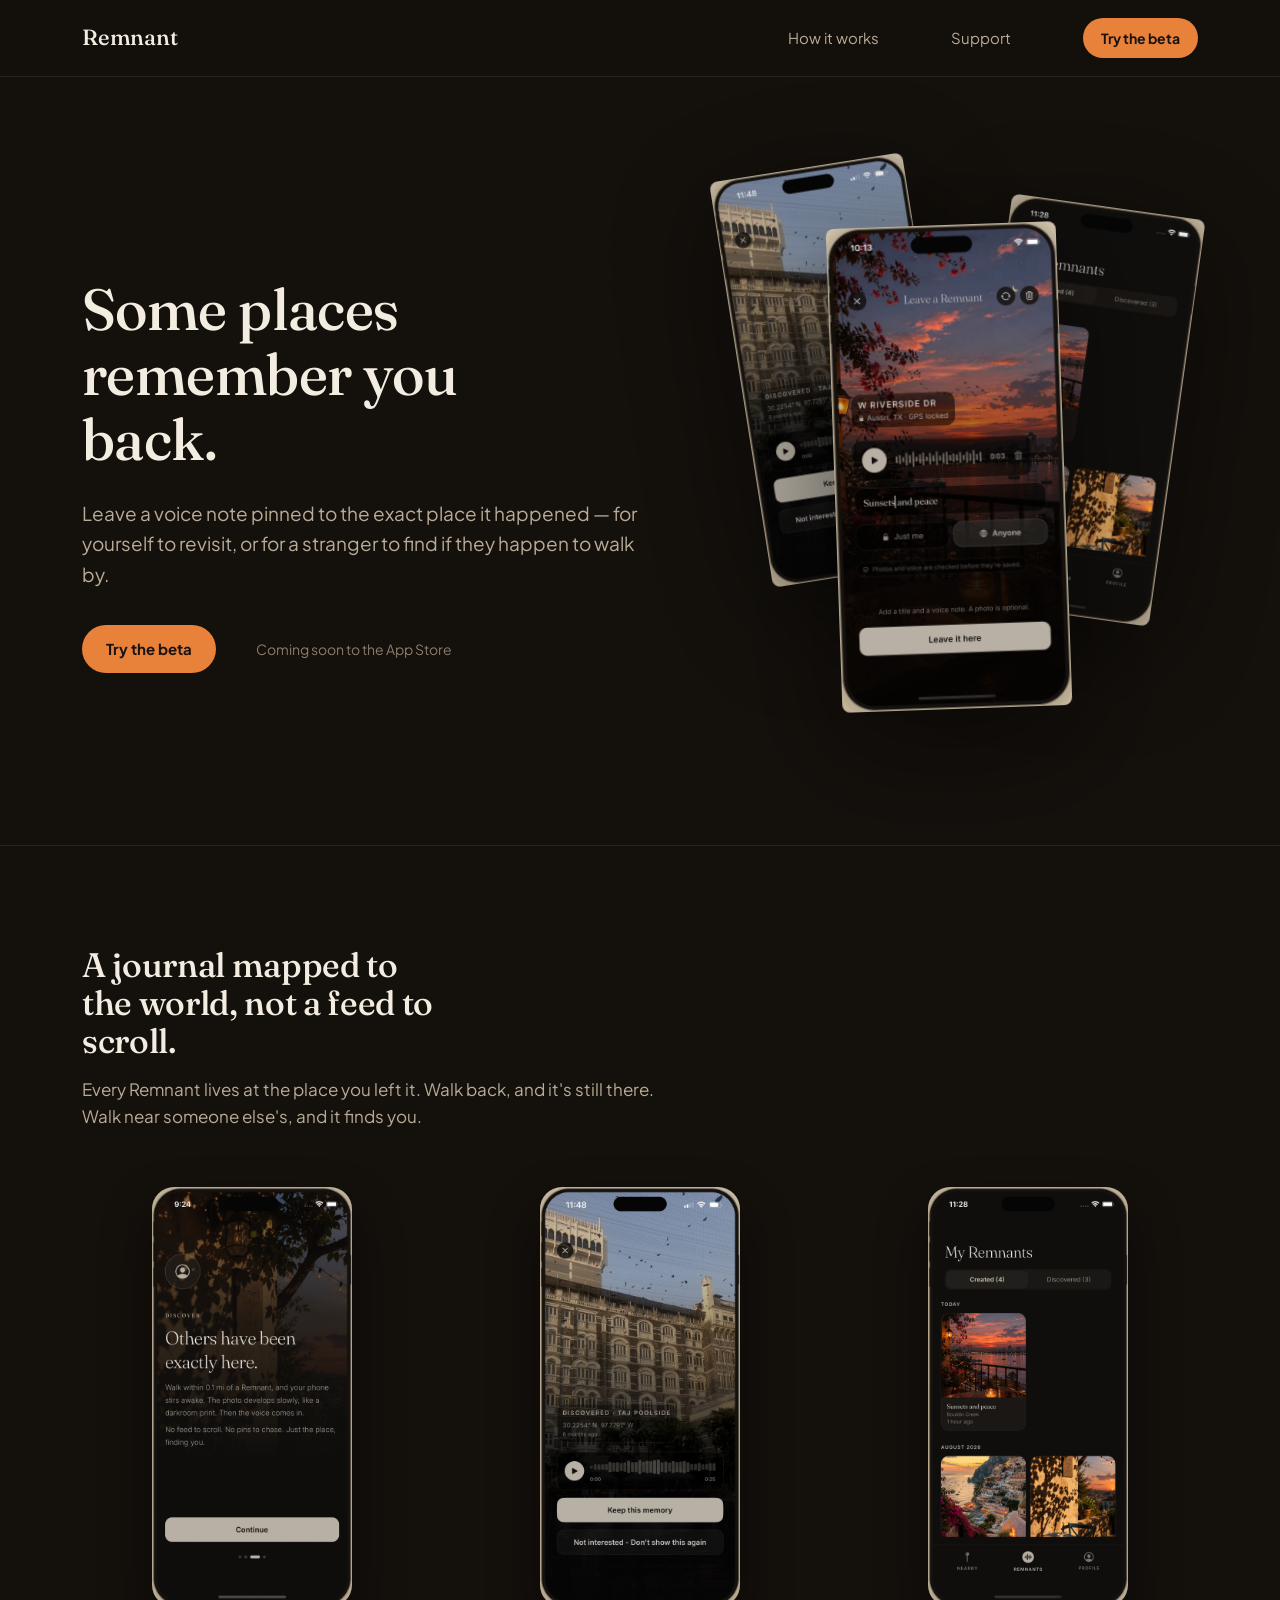
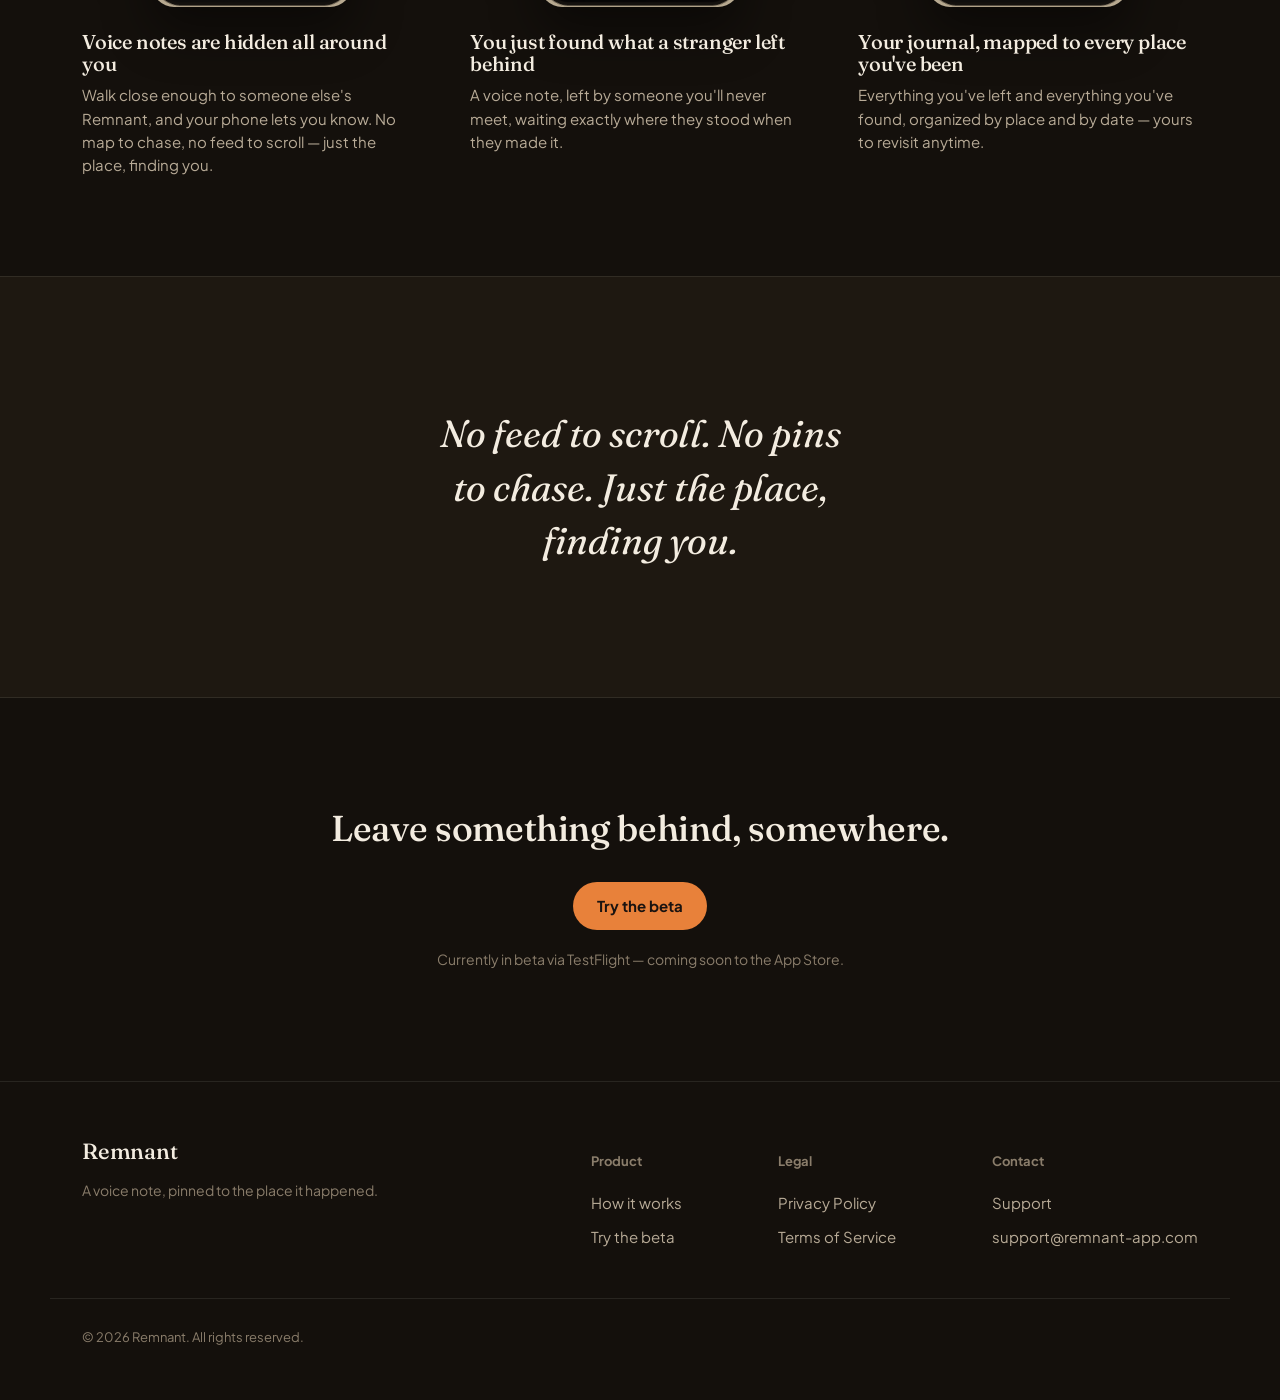
==== index.html @ 3f89c817 "Add Remnant website files and CNAME for remnant-app.com" ====
<!DOCTYPE html>
<html lang="en">
<head>
<meta charset="UTF-8">
<meta name="viewport" content="width=device-width, initial-scale=1.0">
<title>Remnant — Leave a voice note where it happened</title>
<meta name="description" content="Remnant lets you record a voice note and pin it to the exact place it happened. Leave it for yourself, or for a stranger to find. No feed to scroll, no pins to chase — just the place, finding you.">
<link rel="canonical" href="https://remnant-app.com/">
<meta property="og:type" content="website">
<meta property="og:title" content="Remnant — Leave a voice note where it happened">
<meta property="og:description" content="Record a voice note, pin it to a place, and leave it for yourself or someone to find.">
<meta property="og:url" content="https://remnant-app.com/">
<meta property="og:image" content="https://remnant-app.com/assets/hero-compose.png">
<meta name="twitter:card" content="summary_large_image">
<meta name="theme-color" content="#14100c">
<link rel="icon" href="/assets/favicon-32.png" sizes="32x32">
<link rel="apple-touch-icon" href="/assets/favicon.png">
<link rel="preconnect" href="https://fonts.googleapis.com">
<link rel="preconnect" href="https://fonts.gstatic.com" crossorigin>
<link href="https://fonts.googleapis.com/css2?family=Fraunces:ital,opsz,wght@0,9..144,400;0,9..144,500;0,9..144,600;1,9..144,400&family=Plus+Jakarta+Sans:wght@400;500;700;800&display=swap" rel="stylesheet">
<link rel="stylesheet" href="/styles.css">
<script type="application/ld+json">
{
  "@context": "https://schema.org",
  "@type": "MobileApplication",
  "name": "Remnant",
  "operatingSystem": "iOS",
  "applicationCategory": "LifestyleApplication",
  "description": "Record a voice note and pin it to the exact place it happened. Leave it for yourself, or for someone to find.",
  "url": "https://remnant-app.com/",
  "offers": { "@type": "Offer", "price": "0", "priceCurrency": "USD" }
}
</script>
</head>
<body>

<nav class="nav">
  <div class="wrap">
    <a href="/" class="nav-logo">Remnant</a>
    <div class="nav-links">
      <a href="#how">How it works</a>
      <a href="/support.html">Support</a>
      <a href="#" class="btn btn-primary btn-sm" id="beta-link-1">Try the beta</a>
    </div>
  </div>
</nav>

<section class="hero">
  <div class="wrap">
    <div class="hero-copy">
      <h1>Some places remember you back.</h1>
      <p>Leave a voice note pinned to the exact place it happened — for yourself to revisit, or for a stranger to find if they happen to walk by.</p>
      <div class="hero-actions">
        <a href="#" class="btn btn-primary" id="beta-link-2">Try the beta</a>
        <span class="appstore-note">Coming soon to the App Store</span>
      </div>
    </div>
    <div class="hero-visual">
      <img src="assets/hero-compose.png" alt="Remnant app screen showing a voice note being recorded and pinned to a location in Austin, Texas" class="phone-a" width="1040" height="2188">
      <img src="assets/step-found.png" alt="A discovered Remnant with a Keep this memory button" class="phone-b" width="1040" height="2188">
      <img src="assets/step-journal.png" alt="My Remnants screen showing a journal of created and discovered voice notes" class="phone-c" width="1040" height="2188">
    </div>
  </div>
</section>

<section class="how" id="how">
  <div class="wrap">
    <h2>A journal mapped to the world, not a feed to scroll.</h2>
    <p>Every Remnant lives at the place you left it. Walk back, and it's still there. Walk near someone else's, and it finds you.</p>
    <div class="how-grid">
      <div class="how-item">
        <img src="assets/step-discover.png" alt="Onboarding screen reading 'Others have been exactly here'" width="1040" height="2188" loading="lazy">
        <h3>Voice notes are hidden all around you</h3>
        <p>Walk close enough to someone else's Remnant, and your phone lets you know. No map to chase, no feed to scroll — just the place, finding you.</p>
      </div>
      <div class="how-item">
        <img src="assets/step-found.png" alt="A discovered Remnant with a Keep this memory button" width="1040" height="2188" loading="lazy">
        <h3>You just found what a stranger left behind</h3>
        <p>A voice note, left by someone you'll never meet, waiting exactly where they stood when they made it.</p>
      </div>
      <div class="how-item">
        <img src="assets/step-journal.png" alt="My Remnants screen showing a journal of created and discovered voice notes" width="1040" height="2188" loading="lazy">
        <h3>Your journal, mapped to every place you've been</h3>
        <p>Everything you've left and everything you've found, organized by place and by date — yours to revisit anytime.</p>
      </div>
    </div>
  </div>
</section>

<section class="mood">
  <div class="wrap">
    <blockquote>No feed to scroll. No pins to chase. Just the place, finding you.</blockquote>
  </div>
</section>

<section class="cta-final">
  <div class="wrap">
    <h2>Leave something behind, somewhere.</h2>
    <a href="#" class="btn btn-primary" id="beta-link-3">Try the beta</a>
    <span class="appstore-note">Currently in beta via TestFlight — coming soon to the App Store.</span>
  </div>
</section>

<footer>
  <div class="wrap">
    <div class="footer-brand">
      <a href="/" class="nav-logo">Remnant</a>
      <p>A voice note, pinned to the place it happened.</p>
    </div>
    <div class="footer-links">
      <div class="footer-col">
        <h4>Product</h4>
        <a href="#how">How it works</a>
        <a href="#" id="beta-link-4">Try the beta</a>
      </div>
      <div class="footer-col">
        <h4>Legal</h4>
        <a href="/privacy.html">Privacy Policy</a>
        <a href="/terms.html">Terms of Service</a>
      </div>
      <div class="footer-col">
        <h4>Contact</h4>
        <a href="/support.html">Support</a>
        <a href="mailto:support@remnant-app.com">support@remnant-app.com</a>
      </div>
    </div>
  </div>
  <div class="wrap footer-bottom">
    &copy; 2026 Remnant. All rights reserved.
  </div>
</footer>

<script>
  // TODO: replace with the real TestFlight public link
  const testflightURL = "https://testflight.apple.com/join/J72qJNYd";
  document.querySelectorAll('#beta-link-1,#beta-link-2,#beta-link-3,#beta-link-4')
    .forEach(el => el.href = testflightURL);
</script>

</body>
</html>
---- styles.css ----
:root {
  --ink: #14100c;
  --surface: #1e1811;
  --surface2: #271f17;
  --cream: #f3ece0;
  --cream-dim: #b8ab97;
  --cream-faint: #8a7d6b;
  --ember: #e8813a;
  --ember-dim: #b8632a;
  --rose: #b97c6b;
  --line: rgba(243, 236, 224, 0.09);
  --line-strong: rgba(243, 236, 224, 0.16);
}

* { box-sizing: border-box; }

html { scroll-behavior: smooth; }

body {
  margin: 0;
  background: var(--ink);
  color: var(--cream);
  font-family: 'Plus Jakarta Sans', -apple-system, sans-serif;
  font-size: 17px;
  line-height: 1.6;
  -webkit-font-smoothing: antialiased;
}

h1, h2, h3, .display {
  font-family: 'Fraunces', serif;
  font-weight: 500;
  line-height: 1.12;
  letter-spacing: -0.01em;
  margin: 0;
  color: var(--cream);
}

p { margin: 0; }

a { color: inherit; text-decoration: none; }

img { max-width: 100%; display: block; }

:focus-visible {
  outline: 2px solid var(--ember);
  outline-offset: 3px;
}

.wrap {
  max-width: 1180px;
  margin: 0 auto;
  padding: 0 32px;
}

/* ---------- Nav ---------- */
.nav {
  position: sticky;
  top: 0;
  z-index: 20;
  background: rgba(20, 16, 12, 0.86);
  backdrop-filter: blur(14px);
  border-bottom: 1px solid var(--line);
}
.nav .wrap {
  display: flex;
  align-items: center;
  justify-content: space-between;
  height: 76px;
}
.nav-logo {
  font-family: 'Fraunces', serif;
  font-size: 22px;
  font-weight: 500;
  letter-spacing: -0.01em;
}
.nav-links {
  display: flex;
  align-items: center;
  gap: 36px;
  font-size: 15px;
  color: var(--cream-dim);
}
.nav-links > a:not(.btn) { margin-right: 36px; }
.nav-links > a:last-child { margin-right: 0; }
.nav-links a:hover { color: var(--cream); }
.btn {
  display: inline-flex;
  align-items: center;
  gap: 8px;
  padding: 12px 24px;
  border-radius: 100px;
  font-size: 15px;
  font-weight: 700;
  border: none;
  cursor: pointer;
  white-space: nowrap;
}
.btn-primary {
  background: var(--ember);
  color: #1a1310;
}
.btn-primary:hover { background: #f0904f; }
.btn-ghost {
  background: transparent;
  color: var(--cream-dim);
  border: 1px solid var(--line-strong);
}
.btn-ghost:hover { color: var(--cream); border-color: var(--cream-dim); }
.btn-sm { padding: 9px 18px; font-size: 14px; }

/* ---------- Hero ---------- */
.hero {
  padding: 88px 0 60px;
  overflow: hidden;
}
.hero .wrap {
  display: grid;
  grid-template-columns: 1fr 0.86fr;
  gap: 40px;
  align-items: center;
}
.hero-copy h1 {
  font-size: 58px;
  max-width: 11ch;
}
.hero-copy p {
  margin-top: 26px;
  font-size: 19px;
  color: var(--cream-dim);
  max-width: 46ch;
  line-height: 1.6;
}
.hero-actions {
  margin-top: 36px;
  display: flex;
  align-items: center;
  gap: 20px;
  flex-wrap: wrap;
}
.hero-actions > .btn { margin-right: 20px; }
.hero-actions > .appstore-note { margin-right: 0; }
.appstore-note {
  font-size: 14px;
  color: var(--cream-faint);
}
.hero-visual {
  position: relative;
  display: flex;
  justify-content: center;
  align-items: flex-start;
  min-height: 620px;
}
.hero-visual img {
  position: absolute;
  max-width: 230px;
  width: auto;
  height: auto;
  max-height: 500px;
  border-radius: 8px;
  filter: drop-shadow(0 30px 55px rgba(0,0,0,0.5));
}
.hero-visual .phone-a {
  z-index: 3;
  left: 50%;
  top: 60px;
  transform: translateX(-50%) rotate(-2deg);
}
.hero-visual .phone-b {
  z-index: 2;
  left: 8%;
  top: 0;
  max-width: 195px;
  transform: rotate(-9deg);
  opacity: 0.92;
}
.hero-visual .phone-c {
  z-index: 2;
  right: 4%;
  top: 40px;
  max-width: 195px;
  transform: rotate(8deg);
  opacity: 0.92;
}

/* ---------- How it works ---------- */
.how {
  padding: 100px 0;
  border-top: 1px solid var(--line);
}
.how h2 {
  font-size: 34px;
  max-width: 16ch;
}
.how > .wrap > p {
  margin-top: 16px;
  color: var(--cream-dim);
  font-size: 17px;
  max-width: 50ch;
}
.how-grid {
  margin-top: 56px;
  display: grid;
  grid-template-columns: repeat(3, 1fr);
  gap: 48px;
}
.how-item img {
  width: auto;
  max-width: 100%;
  max-height: 420px;
  margin: 0 auto;
  border-radius: 22px;
  box-shadow: 0 24px 50px rgba(0,0,0,0.45);
}
.how-item h3 {
  font-size: 20px;
  margin-top: 24px;
  font-weight: 500;
}
.how-item p {
  margin-top: 8px;
  color: var(--cream-dim);
  font-size: 15px;
  line-height: 1.55;
}

/* ---------- Mood quote ---------- */
.mood {
  padding: 130px 0;
  text-align: center;
  background: var(--surface);
  border-top: 1px solid var(--line);
  border-bottom: 1px solid var(--line);
}
.mood blockquote {
  font-family: 'Fraunces', serif;
  font-weight: 400;
  font-style: italic;
  font-size: 38px;
  line-height: 1.4;
  max-width: 18ch;
  margin: 0 auto;
  color: var(--cream);
}

/* ---------- Final CTA ---------- */
.cta-final {
  padding: 110px 0;
  text-align: center;
}
.cta-final h2 { font-size: 36px; }
.cta-final .btn { margin-top: 34px; }
.cta-final .appstore-note { margin-top: 18px; display: block; }

/* ---------- Footer ---------- */
footer {
  border-top: 1px solid var(--line);
  padding: 52px 0;
}
footer .wrap {
  display: flex;
  justify-content: space-between;
  align-items: flex-start;
  flex-wrap: wrap;
  gap: 32px;
}
.footer-brand .nav-logo { display: block; }
.footer-brand p {
  margin-top: 10px;
  color: var(--cream-faint);
  font-size: 14px;
  max-width: 32ch;
}
.footer-links {
  display: flex;
  gap: 48px;
  flex-wrap: wrap;
}
.footer-links > .footer-col { margin-right: 48px; }
.footer-links > .footer-col:last-child { margin-right: 0; }
.footer-col h4 {
  font-size: 13px;
  color: var(--cream-faint);
  font-weight: 700;
  margin-bottom: 14px;
}
.footer-col a {
  display: block;
  color: var(--cream-dim);
  font-size: 15px;
  padding: 5px 0;
}
.footer-col a:hover { color: var(--cream); }
.footer-bottom {
  margin-top: 44px;
  padding-top: 28px;
  border-top: 1px solid var(--line);
  font-size: 13px;
  color: var(--cream-faint);
}

/* ---------- Legal pages ---------- */
.legal {
  padding: 72px 0 120px;
}
.legal-header {
  max-width: 70ch;
  margin: 0 auto 56px;
}
.legal-header h1 { font-size: 42px; }
.legal-header .updated {
  margin-top: 12px;
  color: var(--cream-faint);
  font-size: 14px;
}
.legal-body {
  max-width: 70ch;
  margin: 0 auto;
}
.legal-body h2 {
  font-size: 23px;
  margin-top: 48px;
  margin-bottom: 16px;
  font-weight: 500;
}
.legal-body h2:first-child { margin-top: 0; }
.legal-body p {
  color: var(--cream-dim);
  margin-bottom: 16px;
  font-size: 16px;
}
.legal-body ul {
  color: var(--cream-dim);
  padding-left: 22px;
  margin-bottom: 16px;
}
.legal-body li { margin-bottom: 8px; }
.legal-body a { color: var(--ember); text-decoration: underline; text-underline-offset: 3px; }
.legal-body strong { color: var(--cream); }

/* ---------- Support page ---------- */
.support {
  padding: 110px 0 140px;
  text-align: center;
}
.support h1 { font-size: 44px; max-width: 16ch; margin: 0 auto; }
.support p {
  margin-top: 20px;
  color: var(--cream-dim);
  font-size: 18px;
  max-width: 46ch;
  margin-left: auto;
  margin-right: auto;
}
.support .btn { margin-top: 32px; }
.support-links {
  margin-top: 56px;
  display: flex;
  justify-content: center;
  gap: 32px;
  font-size: 15px;
  color: var(--cream-dim);
}
.support-links > a { margin-right: 32px; }
.support-links > a:last-child { margin-right: 0; }

/* ---------- Responsive ---------- */
@media (max-width: 880px) {
  .nav-links > a:not(.btn) { display: none; }
  .hero .wrap { grid-template-columns: 1fr; }
  .hero-visual { order: -1; margin-bottom: 12px; min-height: 460px; }
  .hero-visual .phone-a { max-width: 190px; top: 40px; }
  .hero-visual .phone-b, .hero-visual .phone-c { max-width: 150px; }
  .hero-visual .phone-b { left: 4%; }
  .hero-visual .phone-c { right: 2%; }
  .hero-copy h1 { font-size: 42px; max-width: none; }
  .how-grid { grid-template-columns: 1fr; gap: 56px; }
  .mood blockquote { font-size: 28px; }
  footer .wrap { flex-direction: column; }
}

@media (prefers-reduced-motion: reduce) {
  html { scroll-behavior: auto; }
}
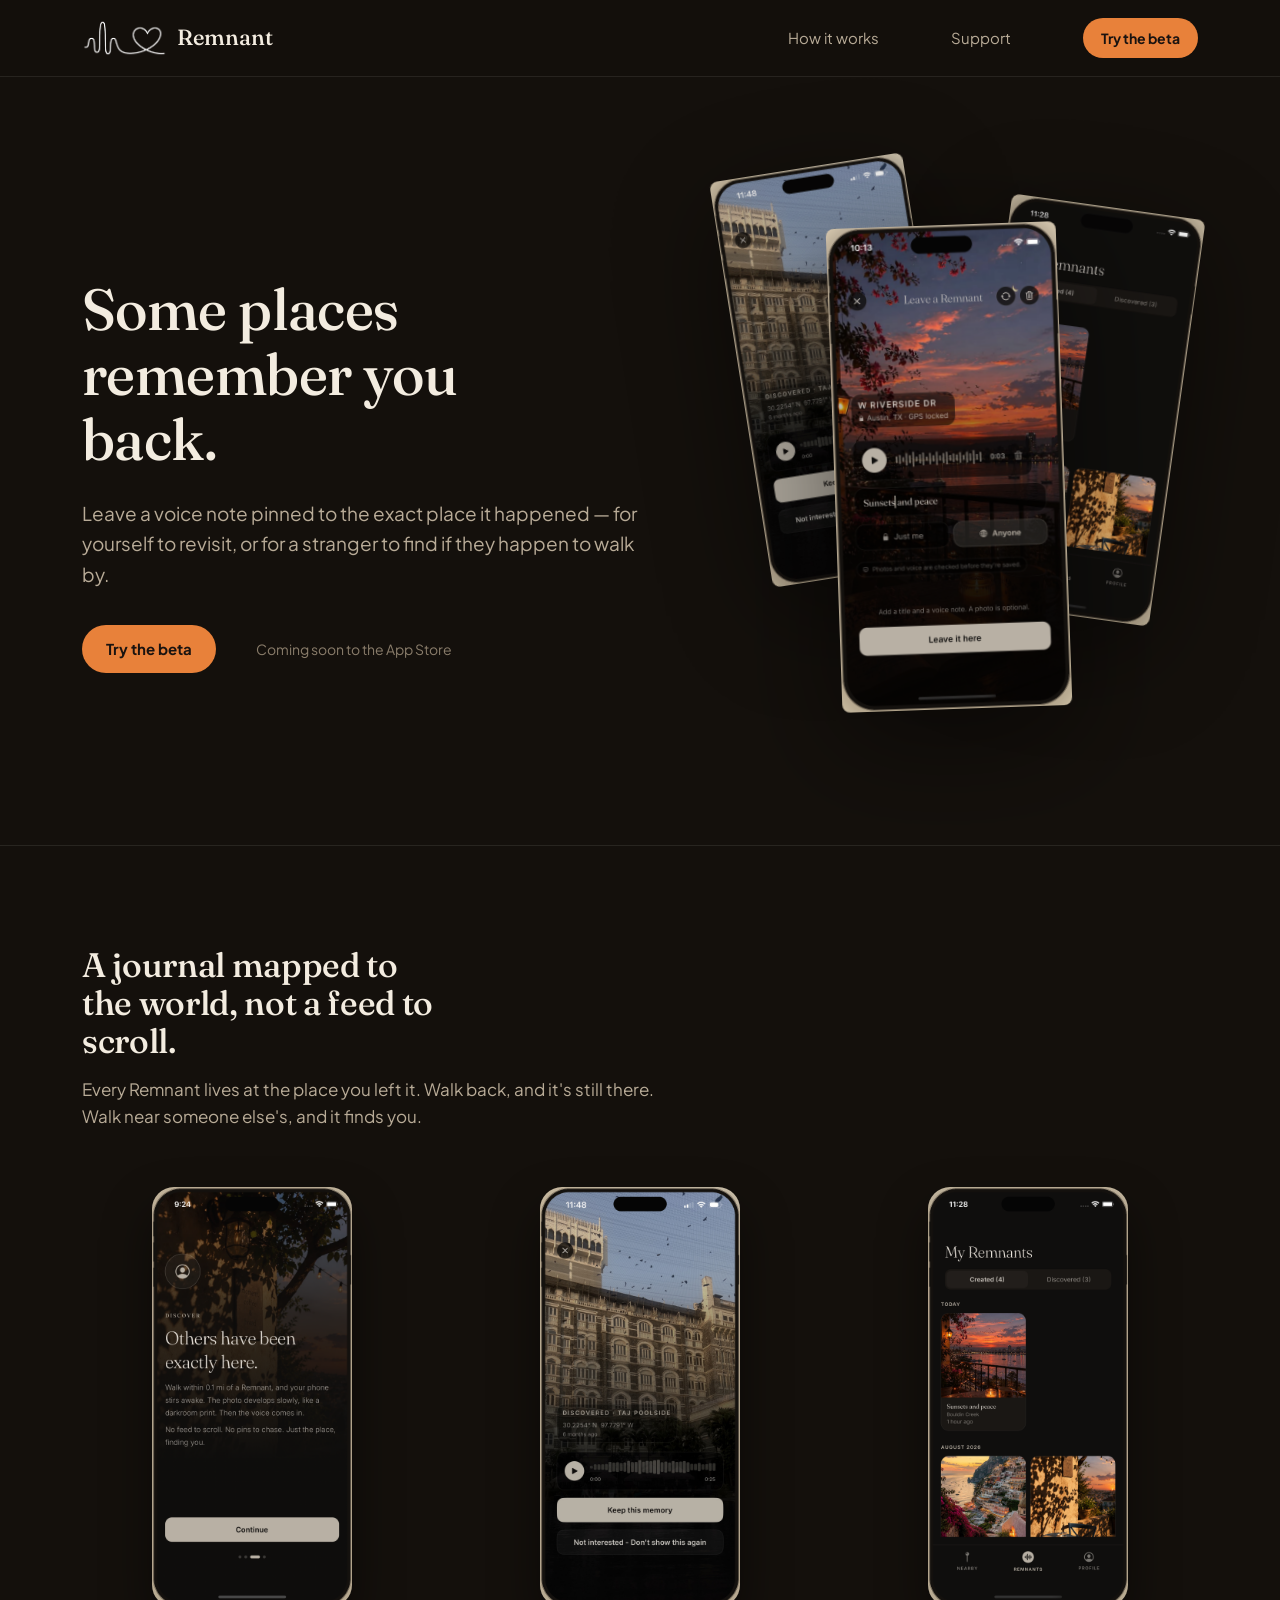
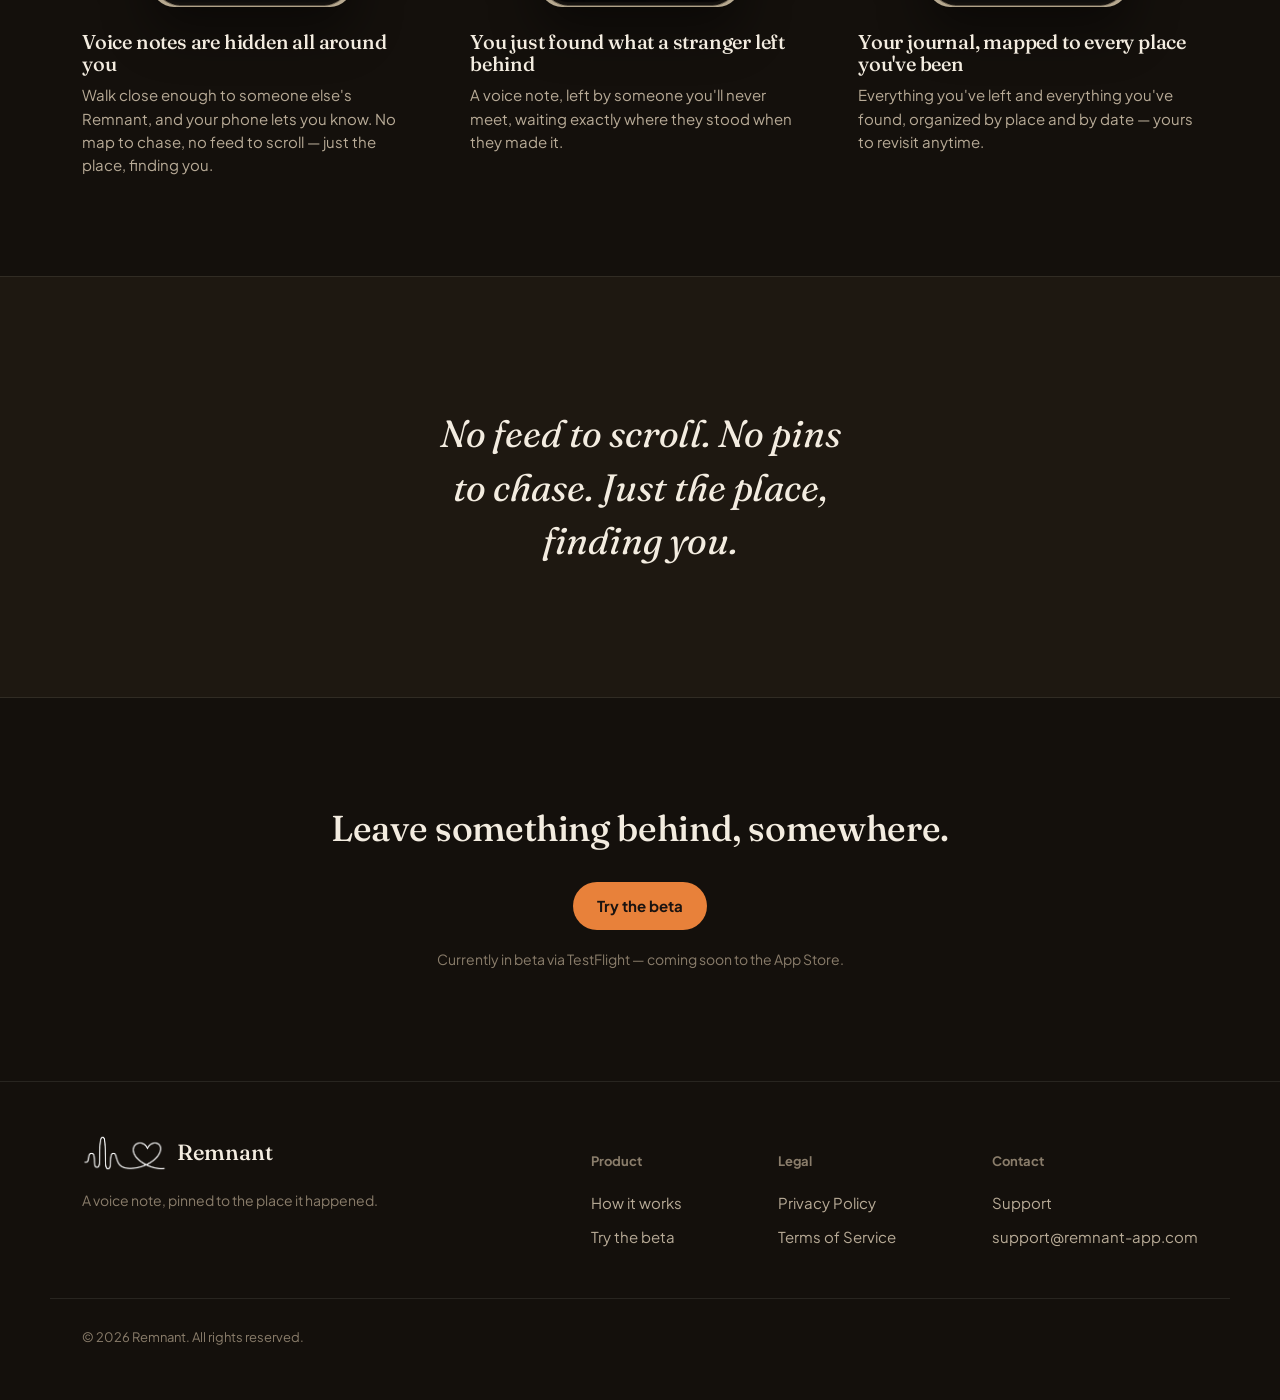
==== commit 8e37ea9c: "Add logo, update styles and favicon" ====
--- a/index.html
+++ b/index.html
@@ -36,10 +36,10 @@
 
 <nav class="nav">
   <div class="wrap">
-    <a href="/" class="nav-logo">Remnant</a>
+    <a href="/" class="nav-logo"><img src="/assets/logo.png" alt="" class="logo-mark">Remnant</a>
     <div class="nav-links">
       <a href="#how">How it works</a>
-      <a href="/support.html">Support</a>
+      <a href="/support">Support</a>
       <a href="#" class="btn btn-primary btn-sm" id="beta-link-1">Try the beta</a>
     </div>
   </div>
@@ -104,7 +104,7 @@
 <footer>
   <div class="wrap">
     <div class="footer-brand">
-      <a href="/" class="nav-logo">Remnant</a>
+      <a href="/" class="nav-logo"><img src="/assets/logo.png" alt="" class="logo-mark">Remnant</a>
       <p>A voice note, pinned to the place it happened.</p>
     </div>
     <div class="footer-links">
@@ -115,12 +115,12 @@
       </div>
       <div class="footer-col">
         <h4>Legal</h4>
-        <a href="/privacy.html">Privacy Policy</a>
-        <a href="/terms.html">Terms of Service</a>
+        <a href="/privacy">Privacy Policy</a>
+        <a href="/terms">Terms of Service</a>
       </div>
       <div class="footer-col">
         <h4>Contact</h4>
-        <a href="/support.html">Support</a>
+        <a href="/support">Support</a>
         <a href="mailto:support@remnant-app.com">support@remnant-app.com</a>
       </div>
     </div>
--- a/styles.css
+++ b/styles.css
@@ -72,6 +72,14 @@
   font-size: 22px;
   font-weight: 500;
   letter-spacing: -0.01em;
+  display: inline-flex;
+  align-items: center;
+  gap: 10px;
+}
+.logo-mark {
+  height: 38px;
+  width: auto;
+  display: block;
 }
 .nav-links {
   display: flex;
@@ -263,7 +271,7 @@
   flex-wrap: wrap;
   gap: 32px;
 }
-.footer-brand .nav-logo { display: block; }
+.footer-brand .nav-logo { display: inline-flex; }
 .footer-brand p {
   margin-top: 10px;
   color: var(--cream-faint);
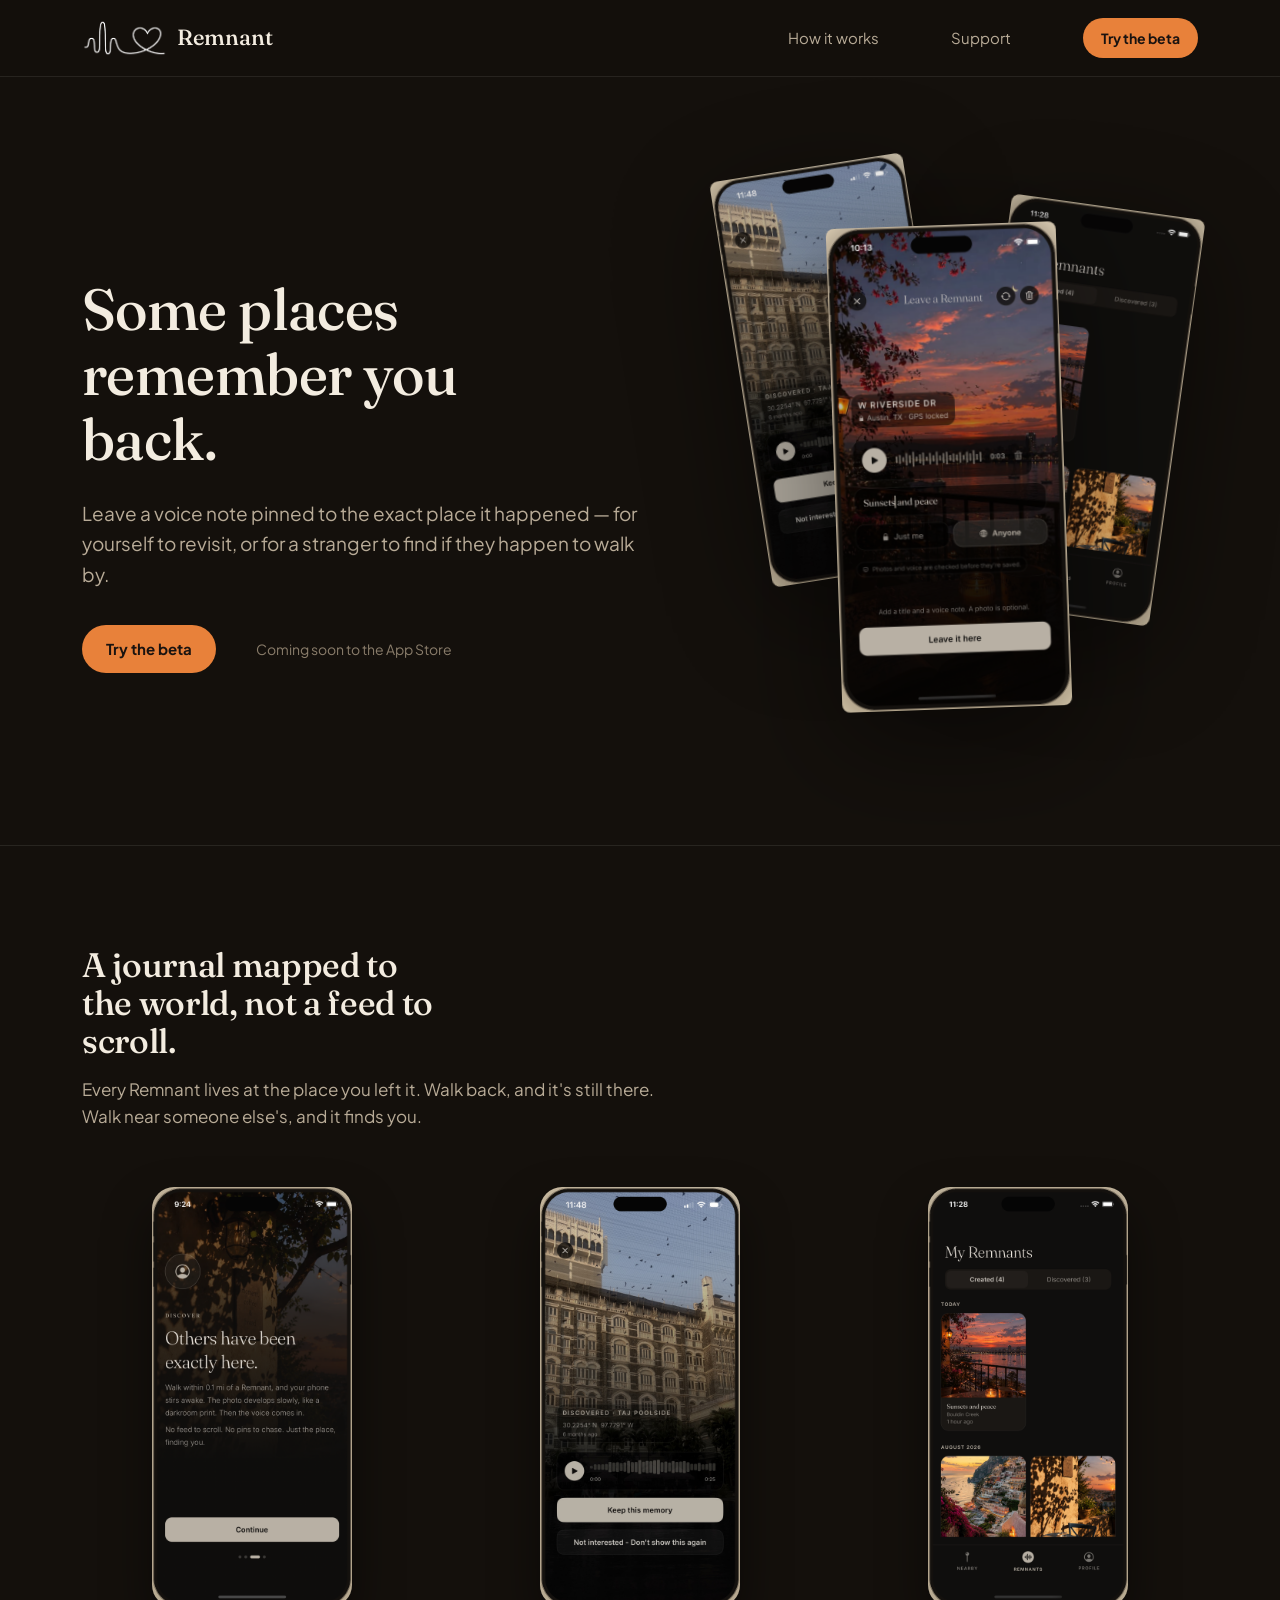
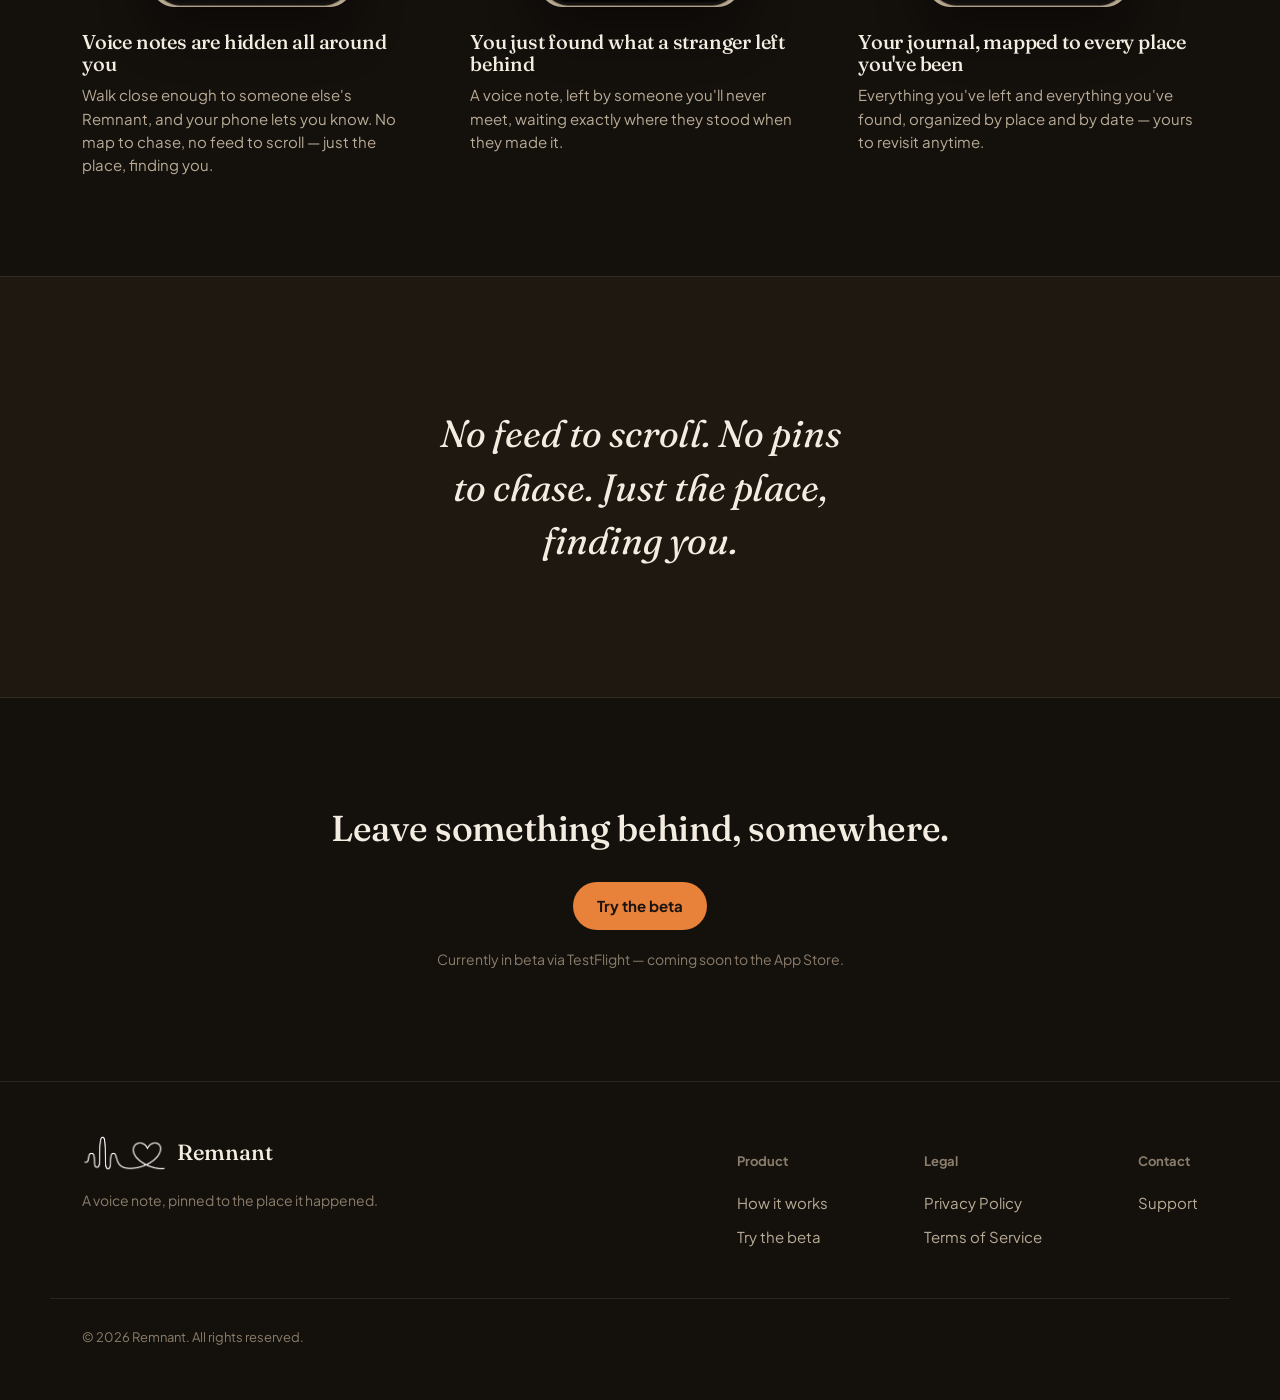
==== commit 500cb23d: "Remove email link from footer Contact block Keeps the primary "Email support@..." button on the Supp" ====
--- a/index.html
+++ b/index.html
@@ -121,7 +121,6 @@
       <div class="footer-col">
         <h4>Contact</h4>
         <a href="/support">Support</a>
-        <a href="mailto:support@remnant-app.com">support@remnant-app.com</a>
       </div>
     </div>
   </div>
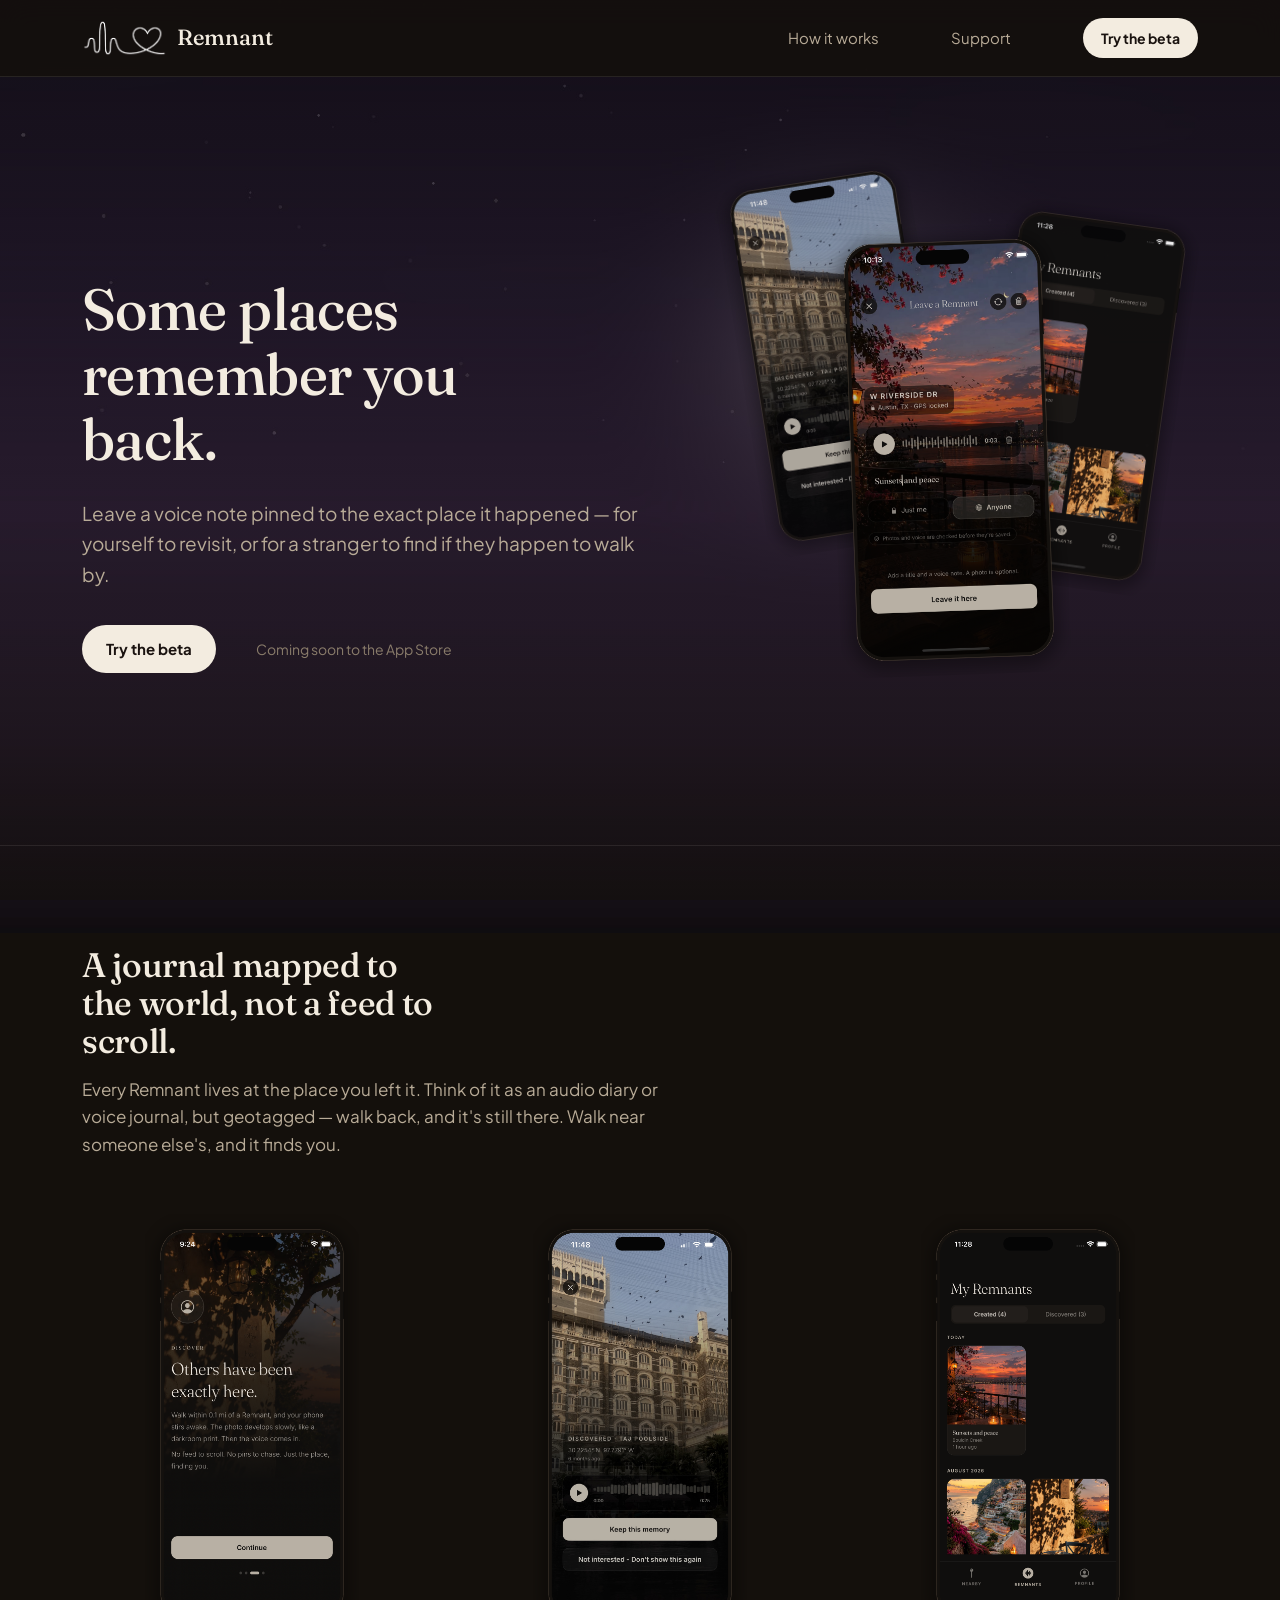
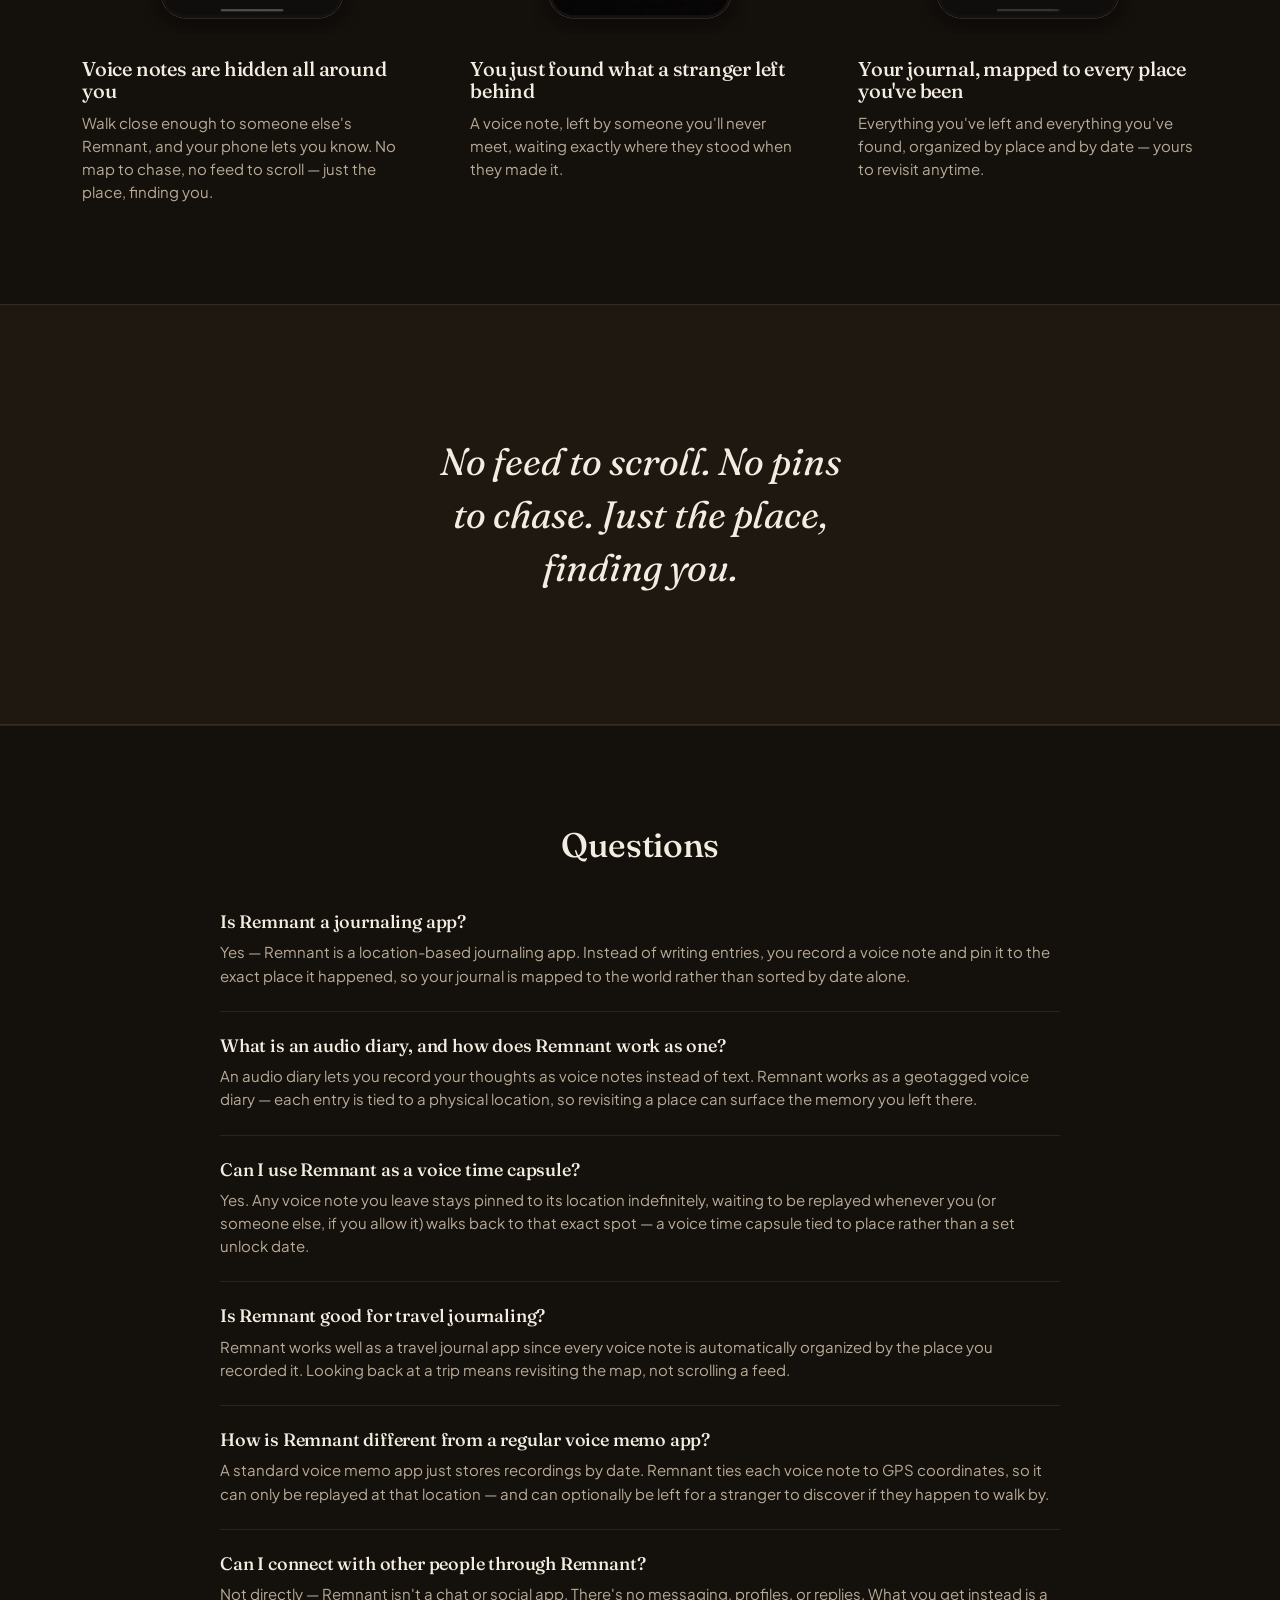
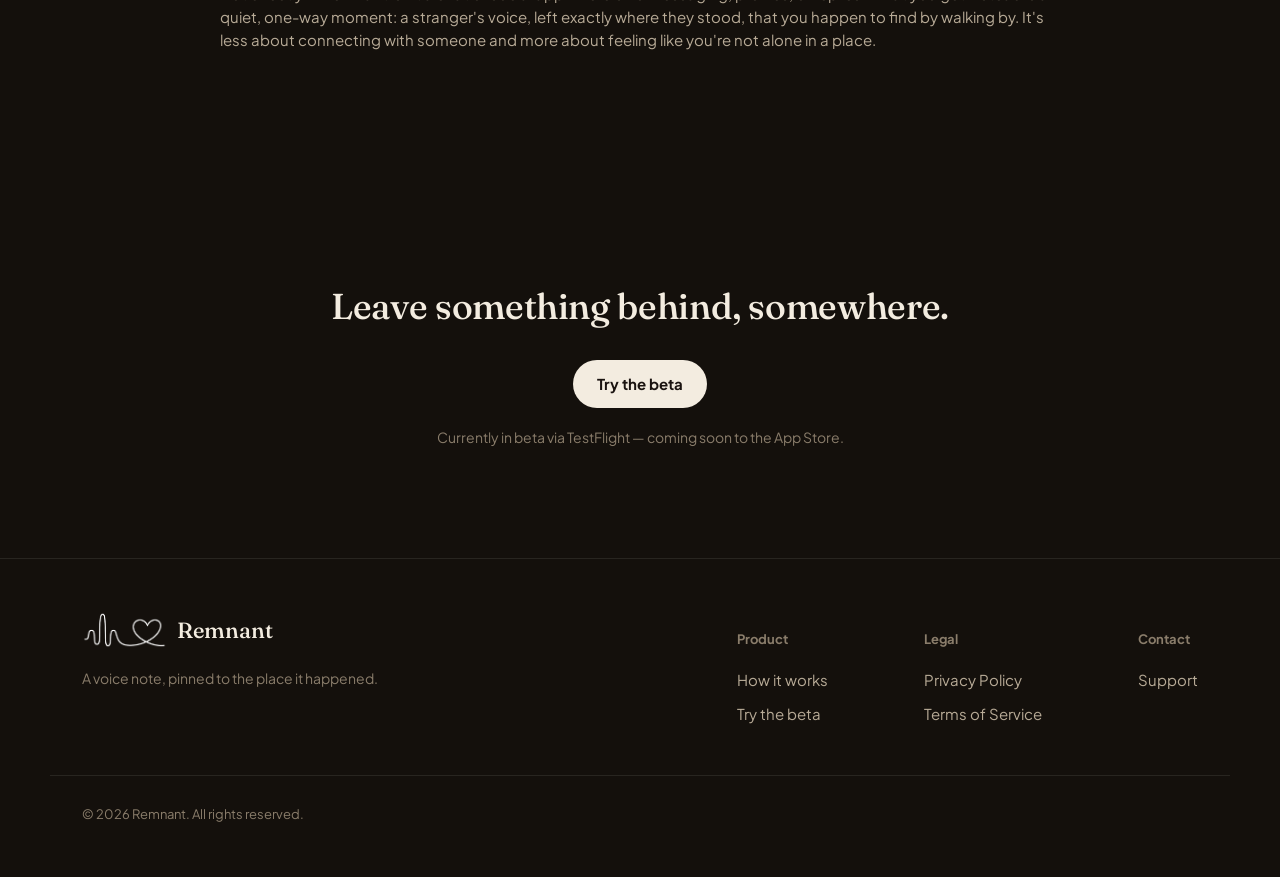
==== commit 9f7de09c: "SEO pass: keyword-targeted homepage copy, FAQPage schema, OG/Twitter tags site-wide - index.html: ne" ====
--- a/index.html
+++ b/index.html
@@ -3,15 +3,19 @@
 <head>
 <meta charset="UTF-8">
 <meta name="viewport" content="width=device-width, initial-scale=1.0">
-<title>Remnant — Leave a voice note where it happened</title>
-<meta name="description" content="Remnant lets you record a voice note and pin it to the exact place it happened. Leave it for yourself, or for a stranger to find. No feed to scroll, no pins to chase — just the place, finding you.">
+<title>Remnant — Audio Diary & Location-Based Journaling App</title>
+<meta name="description" content="Remnant is a location-based journaling app and audio diary — record a voice note, pin it to the exact place it happened, and leave it as a voice time capsule for yourself or for someone to find. A geotagged voice diary for travel memories and everyday moments.">
 <link rel="canonical" href="https://remnant-app.com/">
 <meta property="og:type" content="website">
-<meta property="og:title" content="Remnant — Leave a voice note where it happened">
-<meta property="og:description" content="Record a voice note, pin it to a place, and leave it for yourself or someone to find.">
+<meta property="og:site_name" content="Remnant">
+<meta property="og:title" content="Remnant — Audio Diary & Location-Based Journaling App">
+<meta property="og:description" content="Record a voice note, pin it to a place, and leave it as a voice time capsule for yourself or someone to find.">
 <meta property="og:url" content="https://remnant-app.com/">
 <meta property="og:image" content="https://remnant-app.com/assets/hero-compose.png">
 <meta name="twitter:card" content="summary_large_image">
+<meta name="twitter:title" content="Remnant — Audio Diary & Location-Based Journaling App">
+<meta name="twitter:description" content="Record a voice note, pin it to a place, and leave it as a voice time capsule for yourself or someone to find.">
+<meta name="twitter:image" content="https://remnant-app.com/assets/hero-compose.png">
 <meta name="theme-color" content="#14100c">
 <link rel="icon" href="/assets/favicon-32.png" sizes="32x32">
 <link rel="apple-touch-icon" href="/assets/favicon.png">
@@ -26,9 +30,72 @@
   "name": "Remnant",
   "operatingSystem": "iOS",
   "applicationCategory": "LifestyleApplication",
-  "description": "Record a voice note and pin it to the exact place it happened. Leave it for yourself, or for someone to find.",
+  "description": "A location-based journaling app and audio diary. Record a voice note, pin it to the exact place it happened, and leave it as a voice time capsule for yourself or for someone to find.",
   "url": "https://remnant-app.com/",
-  "offers": { "@type": "Offer", "price": "0", "priceCurrency": "USD" }
+  "image": "https://remnant-app.com/assets/hero-compose.png",
+  "offers": { "@type": "Offer", "price": "0", "priceCurrency": "USD" },
+  "publisher": {
+    "@type": "Organization",
+    "name": "Remnant",
+    "url": "https://remnant-app.com/",
+    "logo": "https://remnant-app.com/assets/logo.png"
+  }
+}
+</script>
+<script type="application/ld+json">
+{
+  "@context": "https://schema.org",
+  "@type": "FAQPage",
+  "mainEntity": [
+    {
+      "@type": "Question",
+      "name": "Is Remnant a journaling app?",
+      "acceptedAnswer": {
+        "@type": "Answer",
+        "text": "Yes — Remnant is a location-based journaling app. Instead of writing entries, you record a voice note and pin it to the exact place it happened, so your journal is mapped to the world rather than sorted by date alone."
+      }
+    },
+    {
+      "@type": "Question",
+      "name": "What is an audio diary, and how does Remnant work as one?",
+      "acceptedAnswer": {
+        "@type": "Answer",
+        "text": "An audio diary lets you record your thoughts as voice notes instead of text. Remnant works as a geotagged voice diary — each entry is tied to a physical location, so revisiting a place can surface the memory you left there."
+      }
+    },
+    {
+      "@type": "Question",
+      "name": "Can I use Remnant as a voice time capsule?",
+      "acceptedAnswer": {
+        "@type": "Answer",
+        "text": "Yes. Any voice note you leave stays pinned to its location indefinitely, waiting to be replayed whenever you (or someone else, if you allow it) walks back to that exact spot — functioning as a voice time capsule tied to place rather than a set unlock date."
+      }
+    },
+    {
+      "@type": "Question",
+      "name": "Is Remnant good for travel journaling?",
+      "acceptedAnswer": {
+        "@type": "Answer",
+        "text": "Remnant works well as a travel journal app since every voice note is automatically organized by the place you recorded it. Looking back at a trip means revisiting the map, not scrolling a feed."
+      }
+    },
+    {
+      "@type": "Question",
+      "name": "How is Remnant different from a regular voice memo app?",
+      "acceptedAnswer": {
+        "@type": "Answer",
+        "text": "A standard voice memo app just stores recordings by date. Remnant ties each voice note to GPS coordinates, so it can only be replayed at that location — and can optionally be left for a stranger to discover if they happen to walk by."
+      }
+    },
+    {
+      "@type": "Question",
+      "name": "Can I connect with other people through Remnant?",
+      "acceptedAnswer": {
+        "@type": "Answer",
+        "text": "Not directly — Remnant isn't a chat or social app. There's no messaging, profiles, or replies. What you get instead is a quiet, one-way moment: a stranger's voice, left exactly where they stood, that you happen to find by walking by. It's less about connecting with someone and more about feeling like you're not alone in a place."
+      }
+    }
+  ]
 }
 </script>
 </head>
@@ -66,7 +133,7 @@
 <section class="how" id="how">
   <div class="wrap">
     <h2>A journal mapped to the world, not a feed to scroll.</h2>
-    <p>Every Remnant lives at the place you left it. Walk back, and it's still there. Walk near someone else's, and it finds you.</p>
+    <p>Every Remnant lives at the place you left it. Think of it as an audio diary or voice journal, but geotagged — walk back, and it's still there. Walk near someone else's, and it finds you.</p>
     <div class="how-grid">
       <div class="how-item">
         <img src="assets/step-discover.png" alt="Onboarding screen reading 'Others have been exactly here'" width="1040" height="2188" loading="lazy">
@@ -90,6 +157,38 @@
 <section class="mood">
   <div class="wrap">
     <blockquote>No feed to scroll. No pins to chase. Just the place, finding you.</blockquote>
+  </div>
+</section>
+
+<section class="faq" id="faq">
+  <div class="wrap">
+    <h2>Questions</h2>
+    <div class="faq-list">
+      <div class="faq-item">
+        <h3>Is Remnant a journaling app?</h3>
+        <p>Yes — Remnant is a location-based journaling app. Instead of writing entries, you record a voice note and pin it to the exact place it happened, so your journal is mapped to the world rather than sorted by date alone.</p>
+      </div>
+      <div class="faq-item">
+        <h3>What is an audio diary, and how does Remnant work as one?</h3>
+        <p>An audio diary lets you record your thoughts as voice notes instead of text. Remnant works as a geotagged voice diary — each entry is tied to a physical location, so revisiting a place can surface the memory you left there.</p>
+      </div>
+      <div class="faq-item">
+        <h3>Can I use Remnant as a voice time capsule?</h3>
+        <p>Yes. Any voice note you leave stays pinned to its location indefinitely, waiting to be replayed whenever you (or someone else, if you allow it) walks back to that exact spot — a voice time capsule tied to place rather than a set unlock date.</p>
+      </div>
+      <div class="faq-item">
+        <h3>Is Remnant good for travel journaling?</h3>
+        <p>Remnant works well as a travel journal app since every voice note is automatically organized by the place you recorded it. Looking back at a trip means revisiting the map, not scrolling a feed.</p>
+      </div>
+      <div class="faq-item">
+        <h3>How is Remnant different from a regular voice memo app?</h3>
+        <p>A standard voice memo app just stores recordings by date. Remnant ties each voice note to GPS coordinates, so it can only be replayed at that location — and can optionally be left for a stranger to discover if they happen to walk by.</p>
+      </div>
+      <div class="faq-item">
+        <h3>Can I connect with other people through Remnant?</h3>
+        <p>Not directly — Remnant isn't a chat or social app. There's no messaging, profiles, or replies. What you get instead is a quiet, one-way moment: a stranger's voice, left exactly where they stood, that you happen to find by walking by. It's less about connecting with someone and more about feeling like you're not alone in a place.</p>
+      </div>
+    </div>
   </div>
 </section>
 
--- a/styles.css
+++ b/styles.css
@@ -5,8 +5,8 @@
   --cream: #f3ece0;
   --cream-dim: #b8ab97;
   --cream-faint: #8a7d6b;
-  --ember: #e8813a;
-  --ember-dim: #b8632a;
+  --ember: #b97c6b;
+  --ember-dim: #a5695a;
   --rose: #b97c6b;
   --line: rgba(243, 236, 224, 0.09);
   --line-strong: rgba(243, 236, 224, 0.16);
@@ -18,7 +18,10 @@
 
 body {
   margin: 0;
-  background: var(--ink);
+  background:
+    linear-gradient(rgba(20,16,12,0.4), rgba(20,16,12,0.6)) center top / cover no-repeat fixed,
+    url('assets/bg-texture.jpg') center top / cover no-repeat fixed,
+    var(--ink);
   color: var(--cream);
   font-family: 'Plus Jakarta Sans', -apple-system, sans-serif;
   font-size: 17px;
@@ -104,10 +107,10 @@
   white-space: nowrap;
 }
 .btn-primary {
-  background: var(--ember);
+  background: var(--cream);
   color: #1a1310;
 }
-.btn-primary:hover { background: #f0904f; }
+.btn-primary:hover { background: #ffffff; }
 .btn-ghost {
   background: transparent;
   color: var(--cream-dim);
@@ -164,8 +167,6 @@
   width: auto;
   height: auto;
   max-height: 500px;
-  border-radius: 8px;
-  filter: drop-shadow(0 30px 55px rgba(0,0,0,0.5));
 }
 .hero-visual .phone-a {
   z-index: 3;
@@ -216,8 +217,6 @@
   max-width: 100%;
   max-height: 420px;
   margin: 0 auto;
-  border-radius: 22px;
-  box-shadow: 0 24px 50px rgba(0,0,0,0.45);
 }
 .how-item h3 {
   font-size: 20px;
@@ -248,6 +247,39 @@
   max-width: 18ch;
   margin: 0 auto;
   color: var(--cream);
+}
+
+/* ---------- FAQ ---------- */
+.faq {
+  padding: 100px 0;
+  border-top: 1px solid var(--line);
+}
+.faq h2 {
+  font-size: 34px;
+  text-align: center;
+}
+.faq-list {
+  margin-top: 48px;
+  max-width: 70ch;
+  margin-left: auto;
+  margin-right: auto;
+}
+.faq-item {
+  padding: 24px 0;
+  border-bottom: 1px solid var(--line);
+}
+.faq-item:first-child { padding-top: 0; }
+.faq-item:last-child { border-bottom: none; }
+.faq-item h3 {
+  font-size: 18px;
+  font-weight: 500;
+  color: var(--cream);
+}
+.faq-item p {
+  margin-top: 8px;
+  color: var(--cream-dim);
+  font-size: 15px;
+  line-height: 1.55;
 }
 
 /* ---------- Final CTA ---------- */
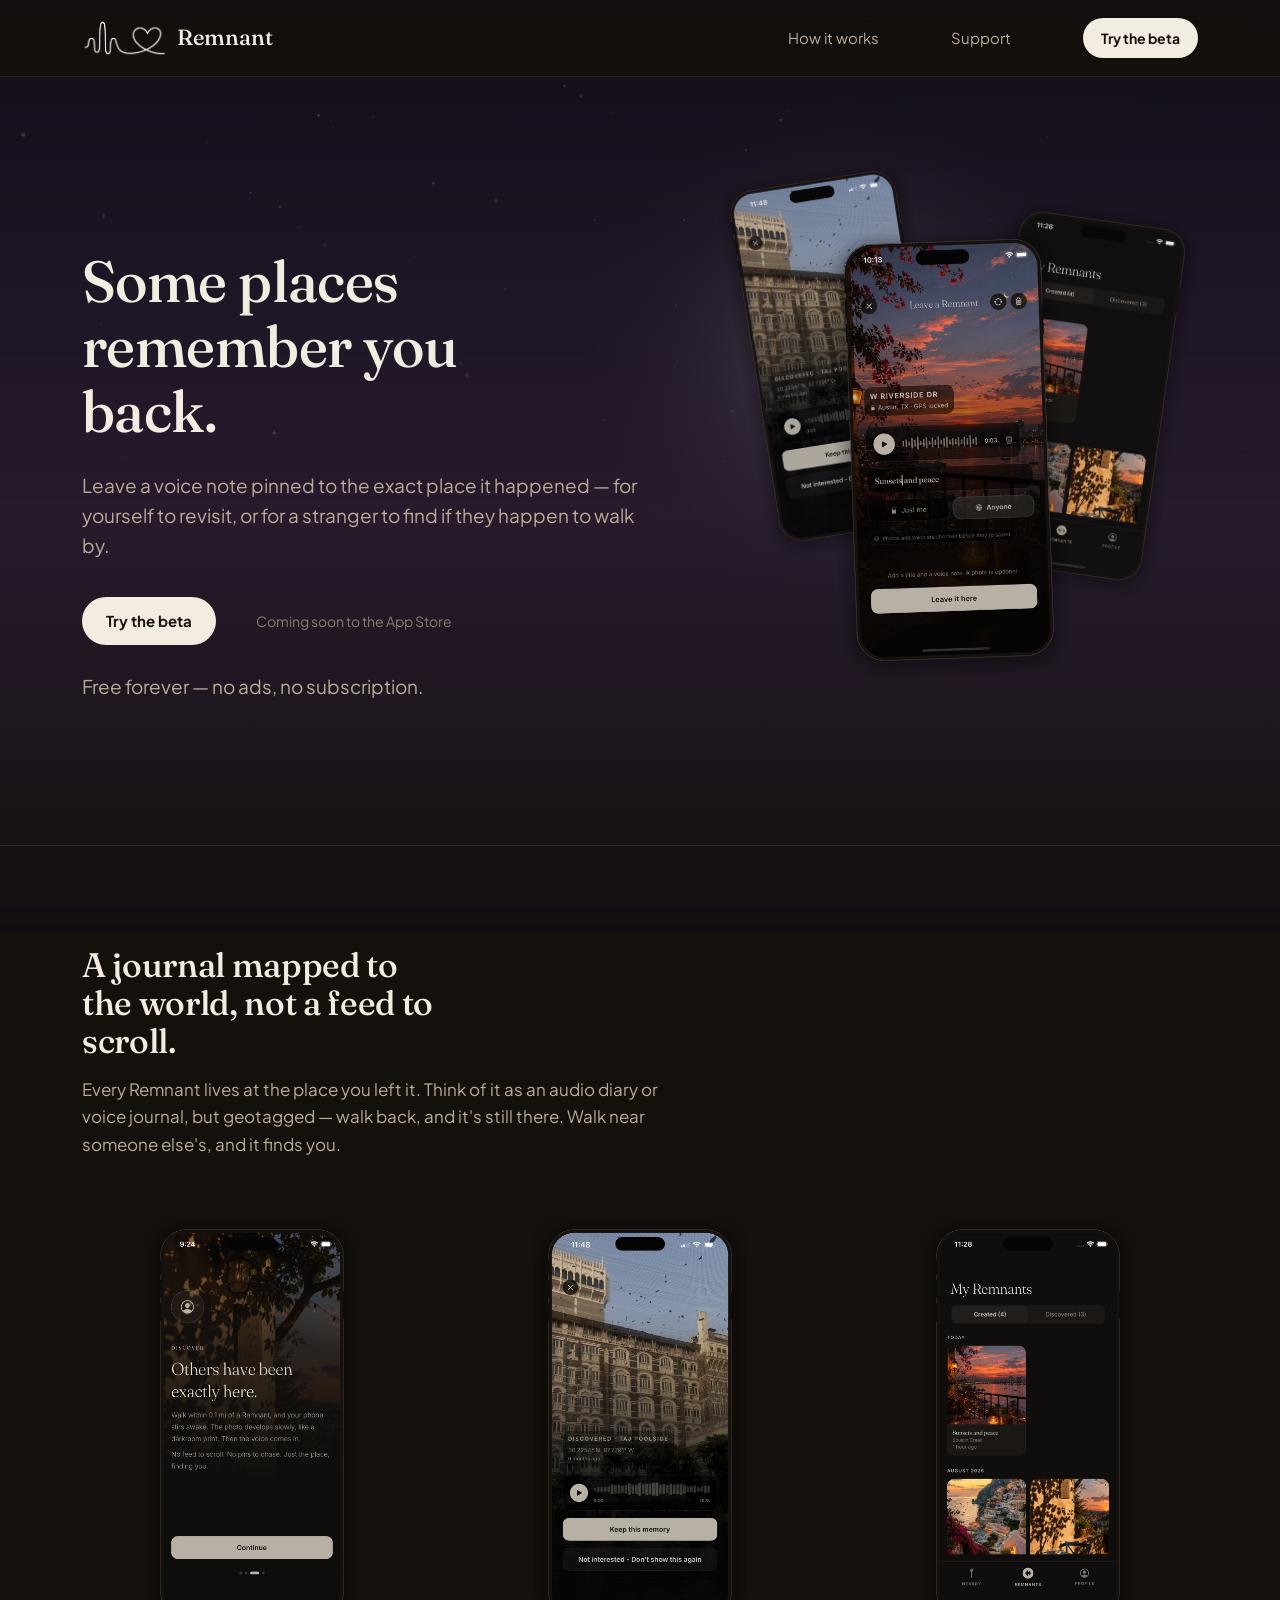
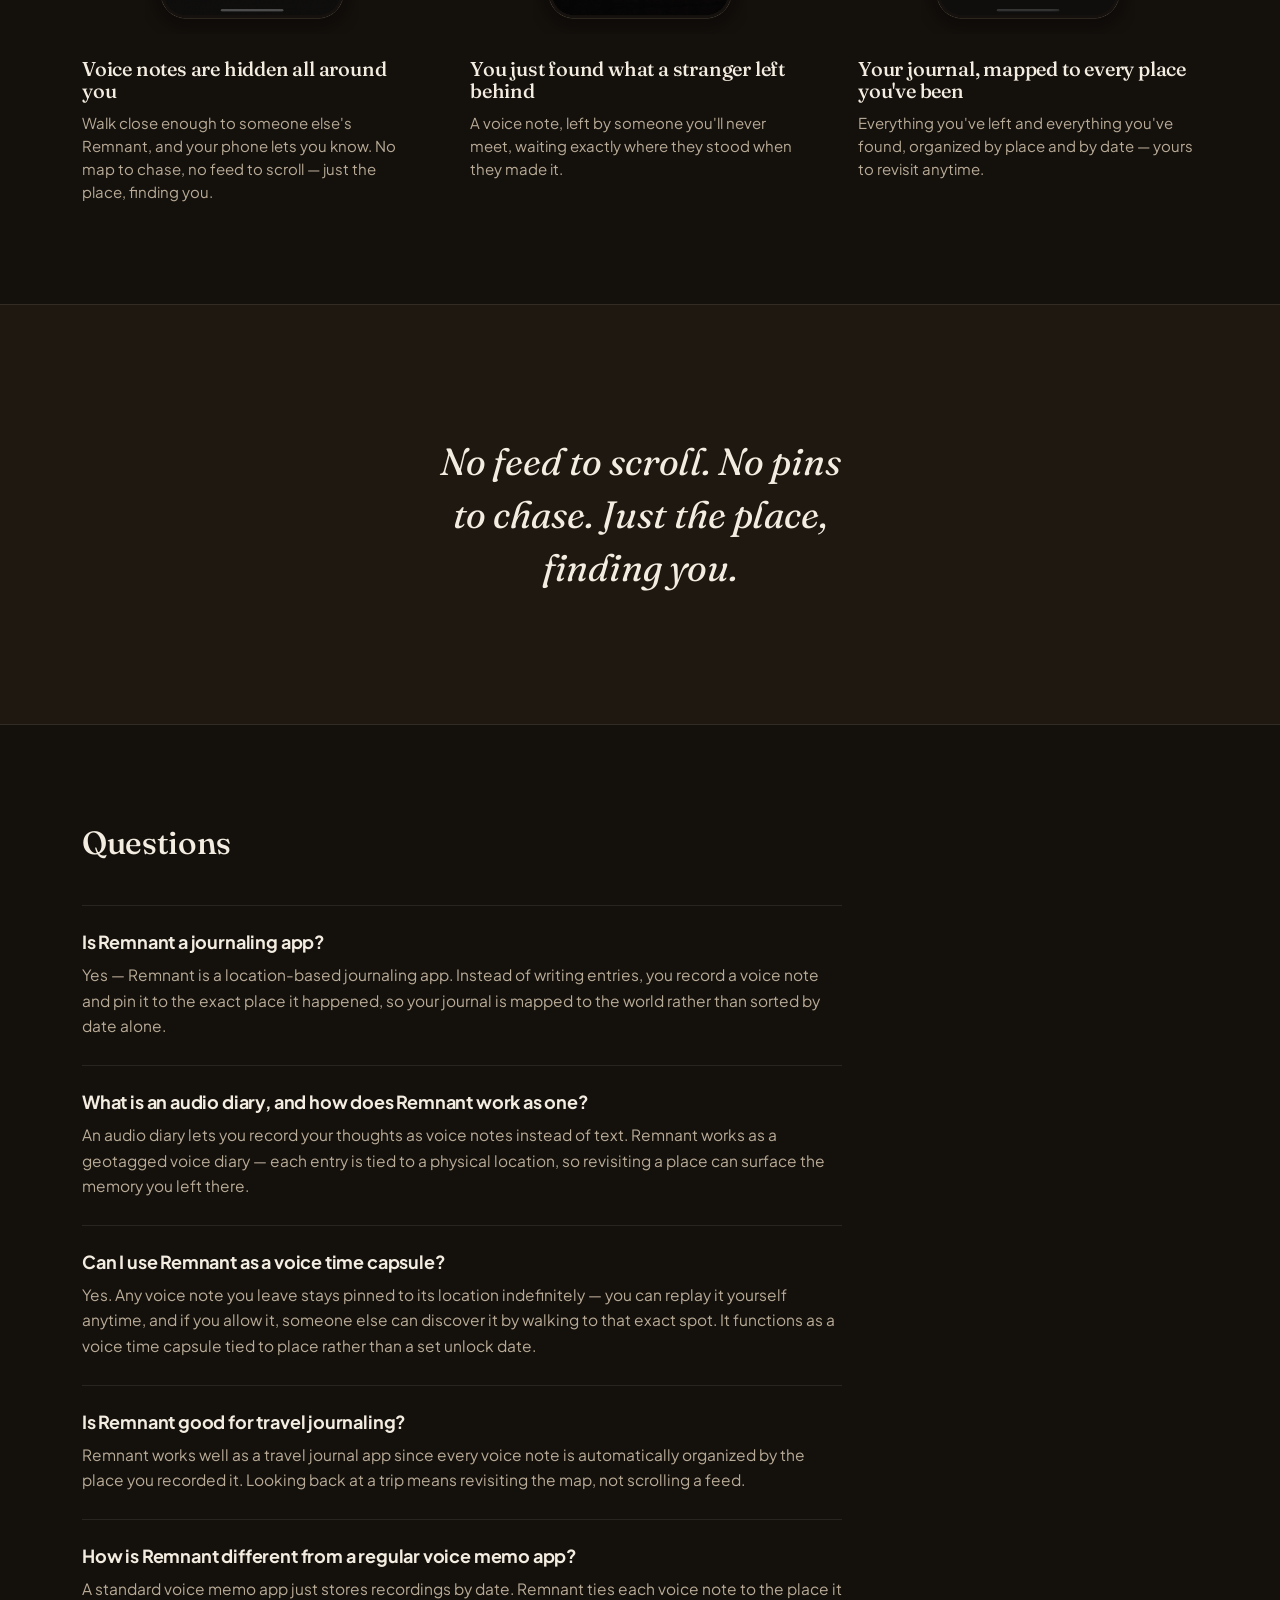
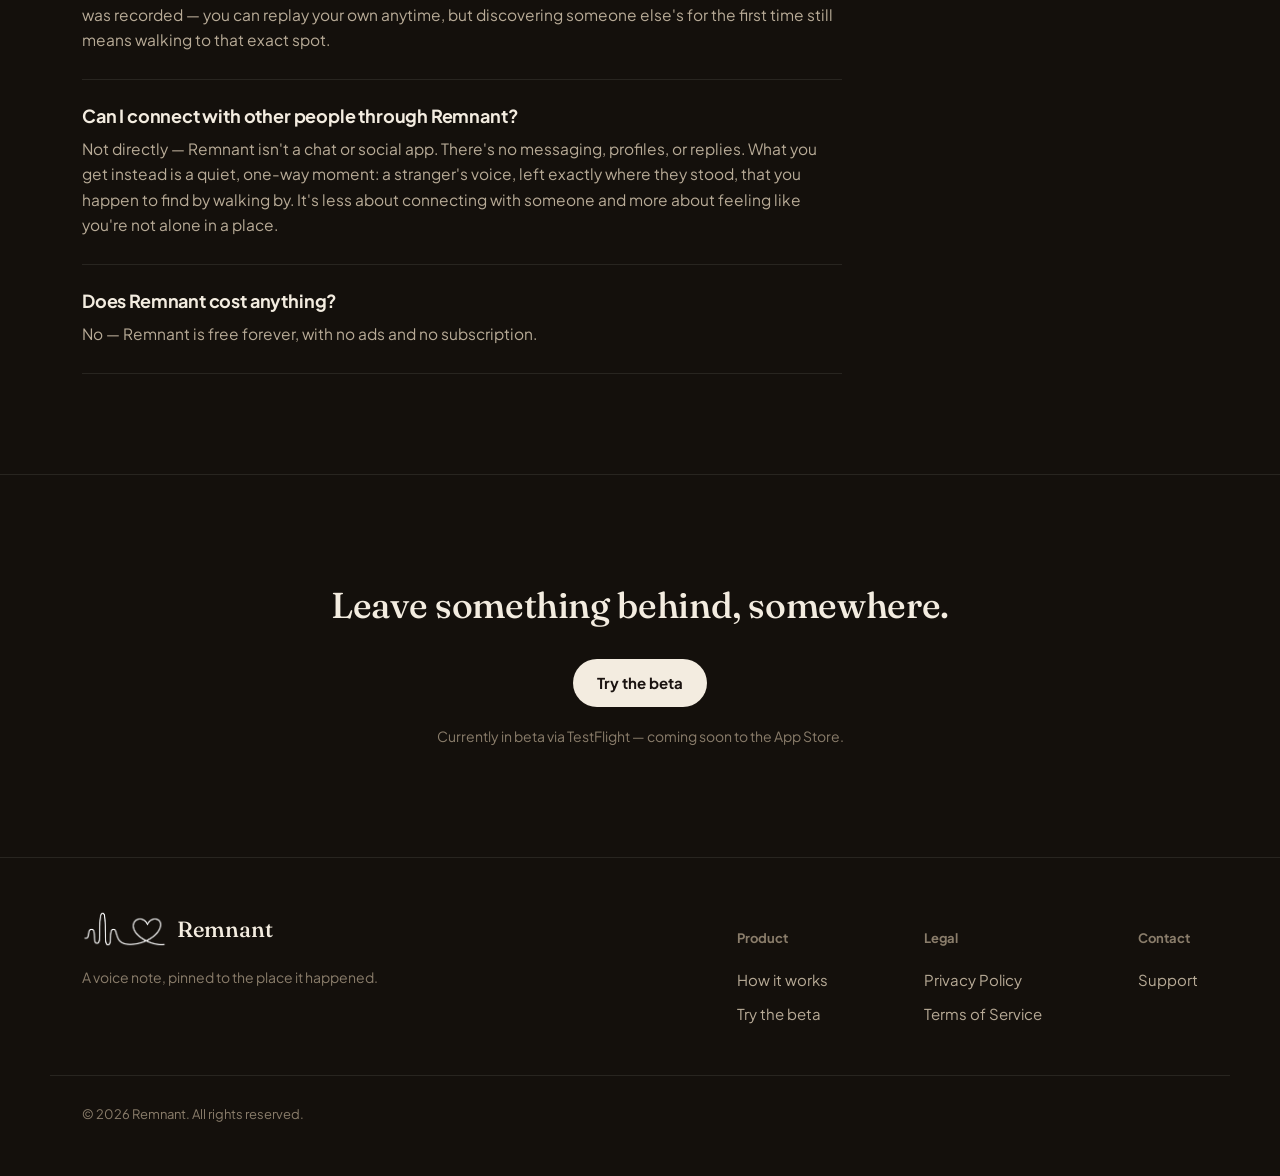
==== commit 95914602: "Correct FAQ answers about replay/proximity, add pricing FAQ and free-note - Fixed two FAQ answers th" ====
--- a/index.html
+++ b/index.html
@@ -68,7 +68,7 @@
       "name": "Can I use Remnant as a voice time capsule?",
       "acceptedAnswer": {
         "@type": "Answer",
-        "text": "Yes. Any voice note you leave stays pinned to its location indefinitely, waiting to be replayed whenever you (or someone else, if you allow it) walks back to that exact spot — functioning as a voice time capsule tied to place rather than a set unlock date."
+        "text": "Yes. Any voice note you leave stays pinned to its location indefinitely — you can replay it yourself anytime, and if you allow it, someone else can discover it by walking to that exact spot. It functions as a voice time capsule tied to place rather than a set unlock date."
       }
     },
     {
@@ -84,7 +84,7 @@
       "name": "How is Remnant different from a regular voice memo app?",
       "acceptedAnswer": {
         "@type": "Answer",
-        "text": "A standard voice memo app just stores recordings by date. Remnant ties each voice note to GPS coordinates, so it can only be replayed at that location — and can optionally be left for a stranger to discover if they happen to walk by."
+        "text": "A standard voice memo app just stores recordings by date. Remnant ties each voice note to the place it was recorded — you can replay your own anytime, but discovering someone else's for the first time still means walking to that exact spot."
       }
     },
     {
@@ -93,6 +93,14 @@
       "acceptedAnswer": {
         "@type": "Answer",
         "text": "Not directly — Remnant isn't a chat or social app. There's no messaging, profiles, or replies. What you get instead is a quiet, one-way moment: a stranger's voice, left exactly where they stood, that you happen to find by walking by. It's less about connecting with someone and more about feeling like you're not alone in a place."
+      }
+    },
+    {
+      "@type": "Question",
+      "name": "Does Remnant cost anything?",
+      "acceptedAnswer": {
+        "@type": "Answer",
+        "text": "No — Remnant is free forever, with no ads and no subscription."
       }
     }
   ]
@@ -121,6 +129,7 @@
         <a href="#" class="btn btn-primary" id="beta-link-2">Try the beta</a>
         <span class="appstore-note">Coming soon to the App Store</span>
       </div>
+      <p class="free-note">Free forever — no ads, no subscription.</p>
     </div>
     <div class="hero-visual">
       <img src="assets/hero-compose.png" alt="Remnant app screen showing a voice note being recorded and pinned to a location in Austin, Texas" class="phone-a" width="1040" height="2188">
@@ -174,7 +183,7 @@
       </div>
       <div class="faq-item">
         <h3>Can I use Remnant as a voice time capsule?</h3>
-        <p>Yes. Any voice note you leave stays pinned to its location indefinitely, waiting to be replayed whenever you (or someone else, if you allow it) walks back to that exact spot — a voice time capsule tied to place rather than a set unlock date.</p>
+        <p>Yes. Any voice note you leave stays pinned to its location indefinitely — you can replay it yourself anytime, and if you allow it, someone else can discover it by walking to that exact spot. It functions as a voice time capsule tied to place rather than a set unlock date.</p>
       </div>
       <div class="faq-item">
         <h3>Is Remnant good for travel journaling?</h3>
@@ -182,11 +191,15 @@
       </div>
       <div class="faq-item">
         <h3>How is Remnant different from a regular voice memo app?</h3>
-        <p>A standard voice memo app just stores recordings by date. Remnant ties each voice note to GPS coordinates, so it can only be replayed at that location — and can optionally be left for a stranger to discover if they happen to walk by.</p>
+        <p>A standard voice memo app just stores recordings by date. Remnant ties each voice note to the place it was recorded — you can replay your own anytime, but discovering someone else's for the first time still means walking to that exact spot.</p>
       </div>
       <div class="faq-item">
         <h3>Can I connect with other people through Remnant?</h3>
         <p>Not directly — Remnant isn't a chat or social app. There's no messaging, profiles, or replies. What you get instead is a quiet, one-way moment: a stranger's voice, left exactly where they stood, that you happen to find by walking by. It's less about connecting with someone and more about feeling like you're not alone in a place.</p>
+      </div>
+      <div class="faq-item">
+        <h3>Does Remnant cost anything?</h3>
+        <p>No — Remnant is free forever, with no ads and no subscription.</p>
       </div>
     </div>
   </div>
--- a/styles.css
+++ b/styles.css
@@ -154,6 +154,11 @@
   font-size: 14px;
   color: var(--cream-faint);
 }
+.free-note {
+  margin-top: 16px;
+  font-size: 14px;
+  color: var(--cream-faint);
+}
 .hero-visual {
   position: relative;
   display: flex;
@@ -252,34 +257,32 @@
 /* ---------- FAQ ---------- */
 .faq {
   padding: 100px 0;
+  border-bottom: 1px solid var(--line);
+}
+.faq h2 {
+  font-size: 32px;
+  margin-bottom: 44px;
+}
+.faq-list {
+  max-width: 760px;
+}
+.faq-item {
+  padding: 26px 0;
   border-top: 1px solid var(--line);
 }
-.faq h2 {
-  font-size: 34px;
-  text-align: center;
-}
-.faq-list {
-  margin-top: 48px;
-  max-width: 70ch;
-  margin-left: auto;
-  margin-right: auto;
-}
-.faq-item {
-  padding: 24px 0;
-  border-bottom: 1px solid var(--line);
-}
-.faq-item:first-child { padding-top: 0; }
-.faq-item:last-child { border-bottom: none; }
+.faq-item:last-child { border-bottom: 1px solid var(--line); }
 .faq-item h3 {
+  font-family: 'Plus Jakarta Sans', sans-serif;
   font-size: 18px;
-  font-weight: 500;
+  font-weight: 700;
   color: var(--cream);
+  margin: 0 0 10px;
 }
 .faq-item p {
-  margin-top: 8px;
-  color: var(--cream-dim);
-  font-size: 15px;
-  line-height: 1.55;
+  color: var(--cream-dim);
+  font-size: 15.5px;
+  line-height: 1.65;
+  margin: 0;
 }
 
 /* ---------- Final CTA ---------- */
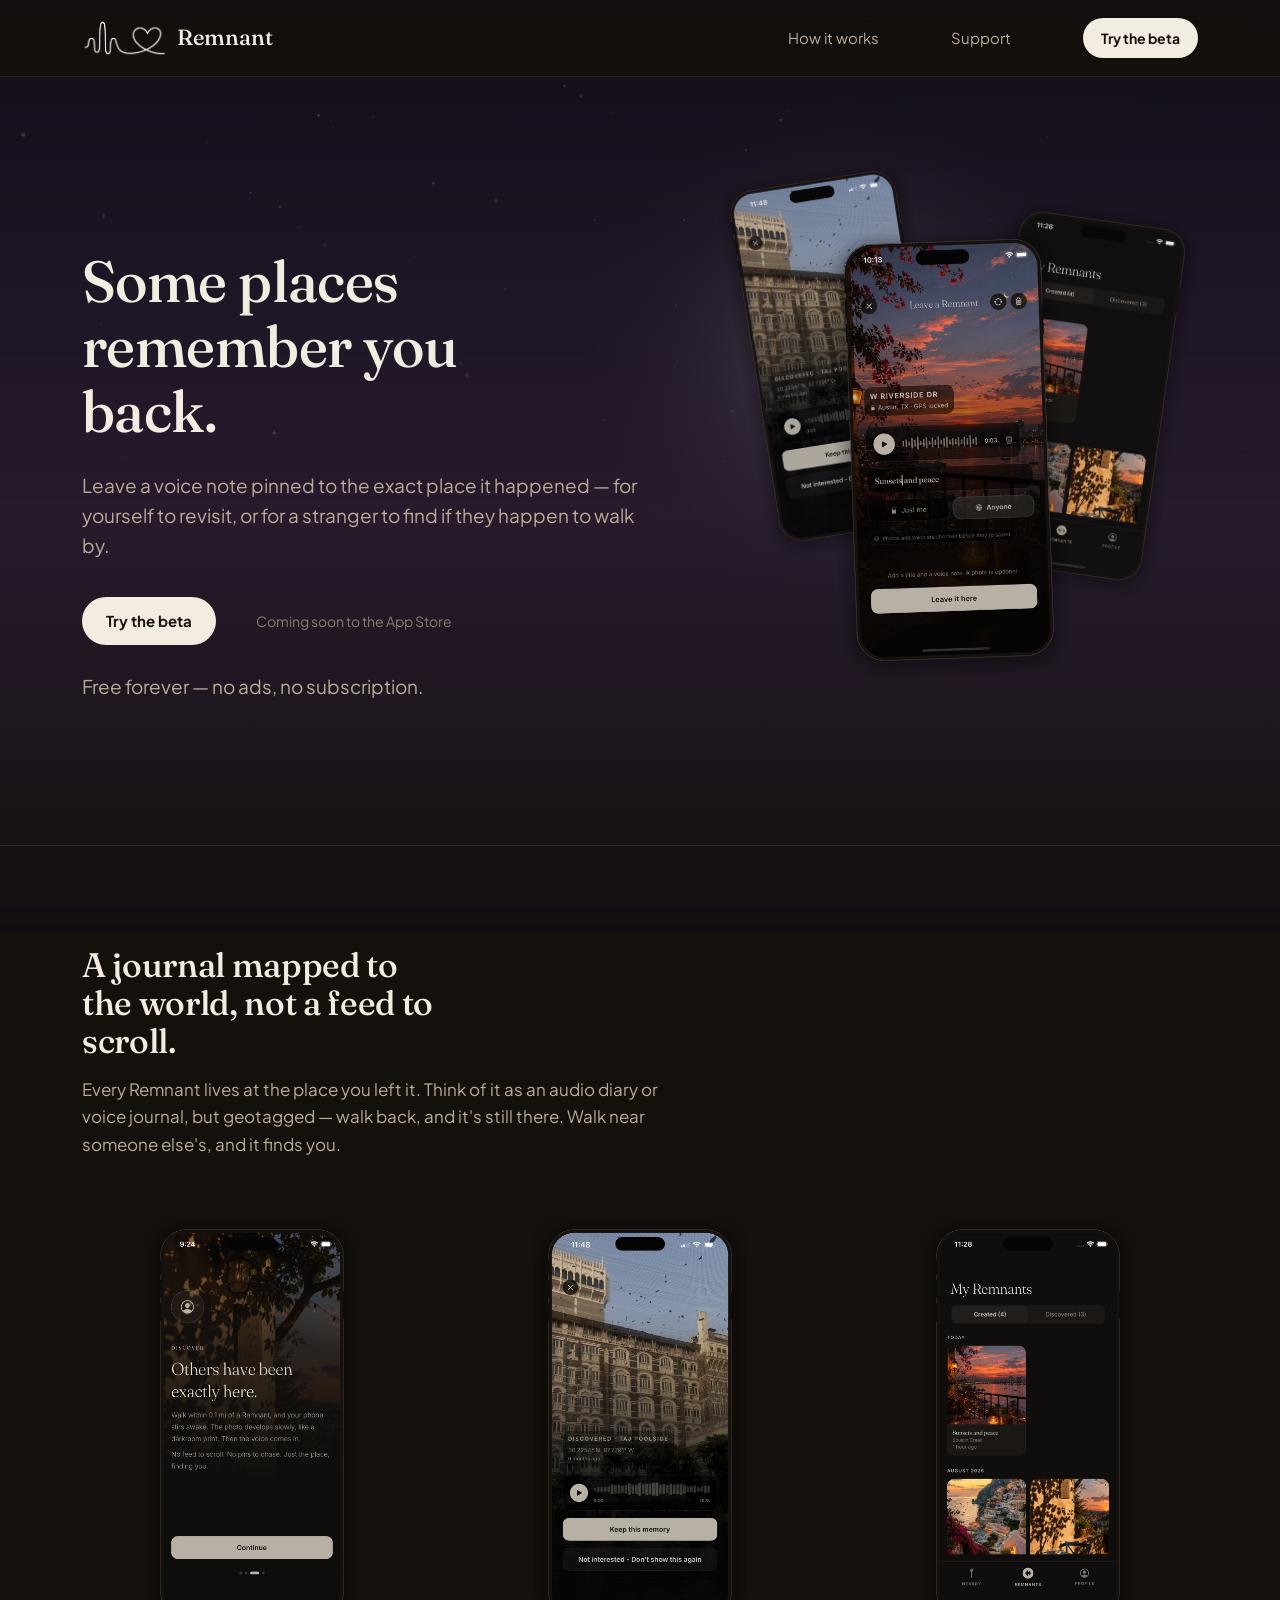
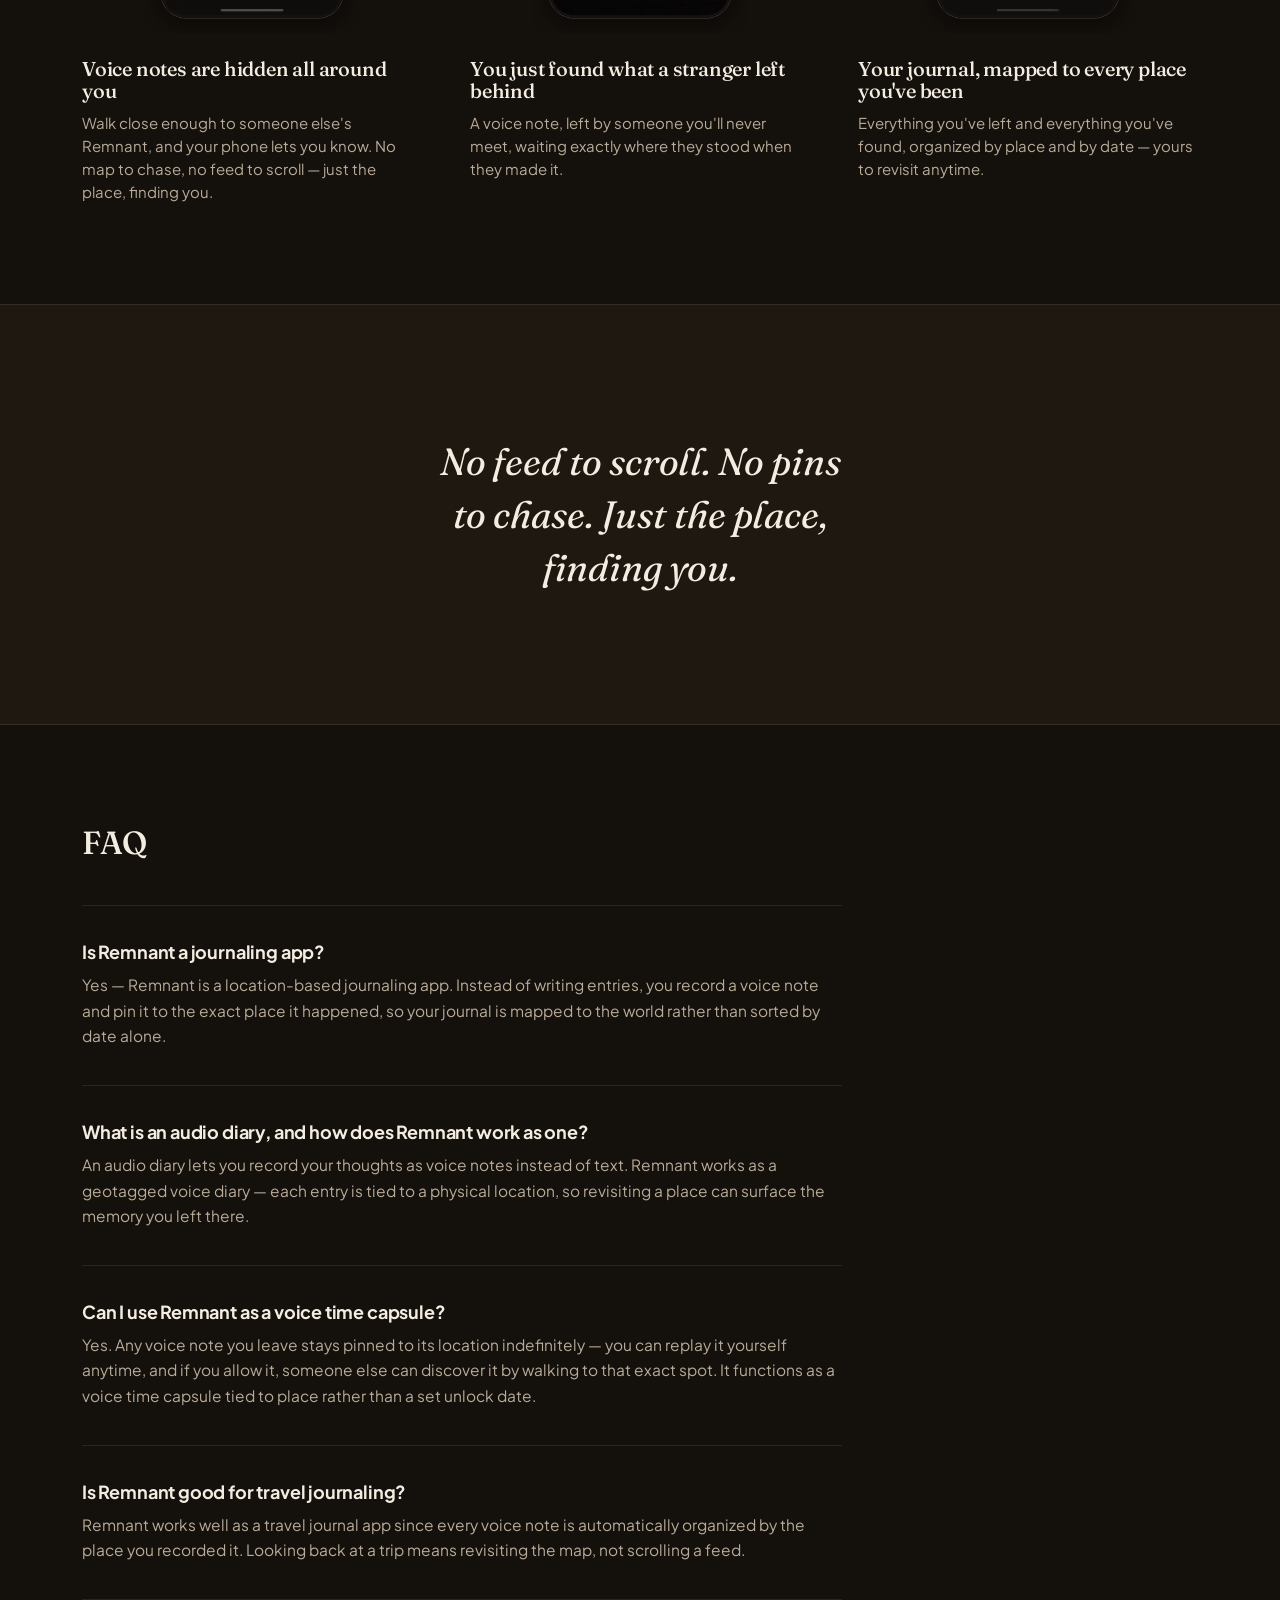
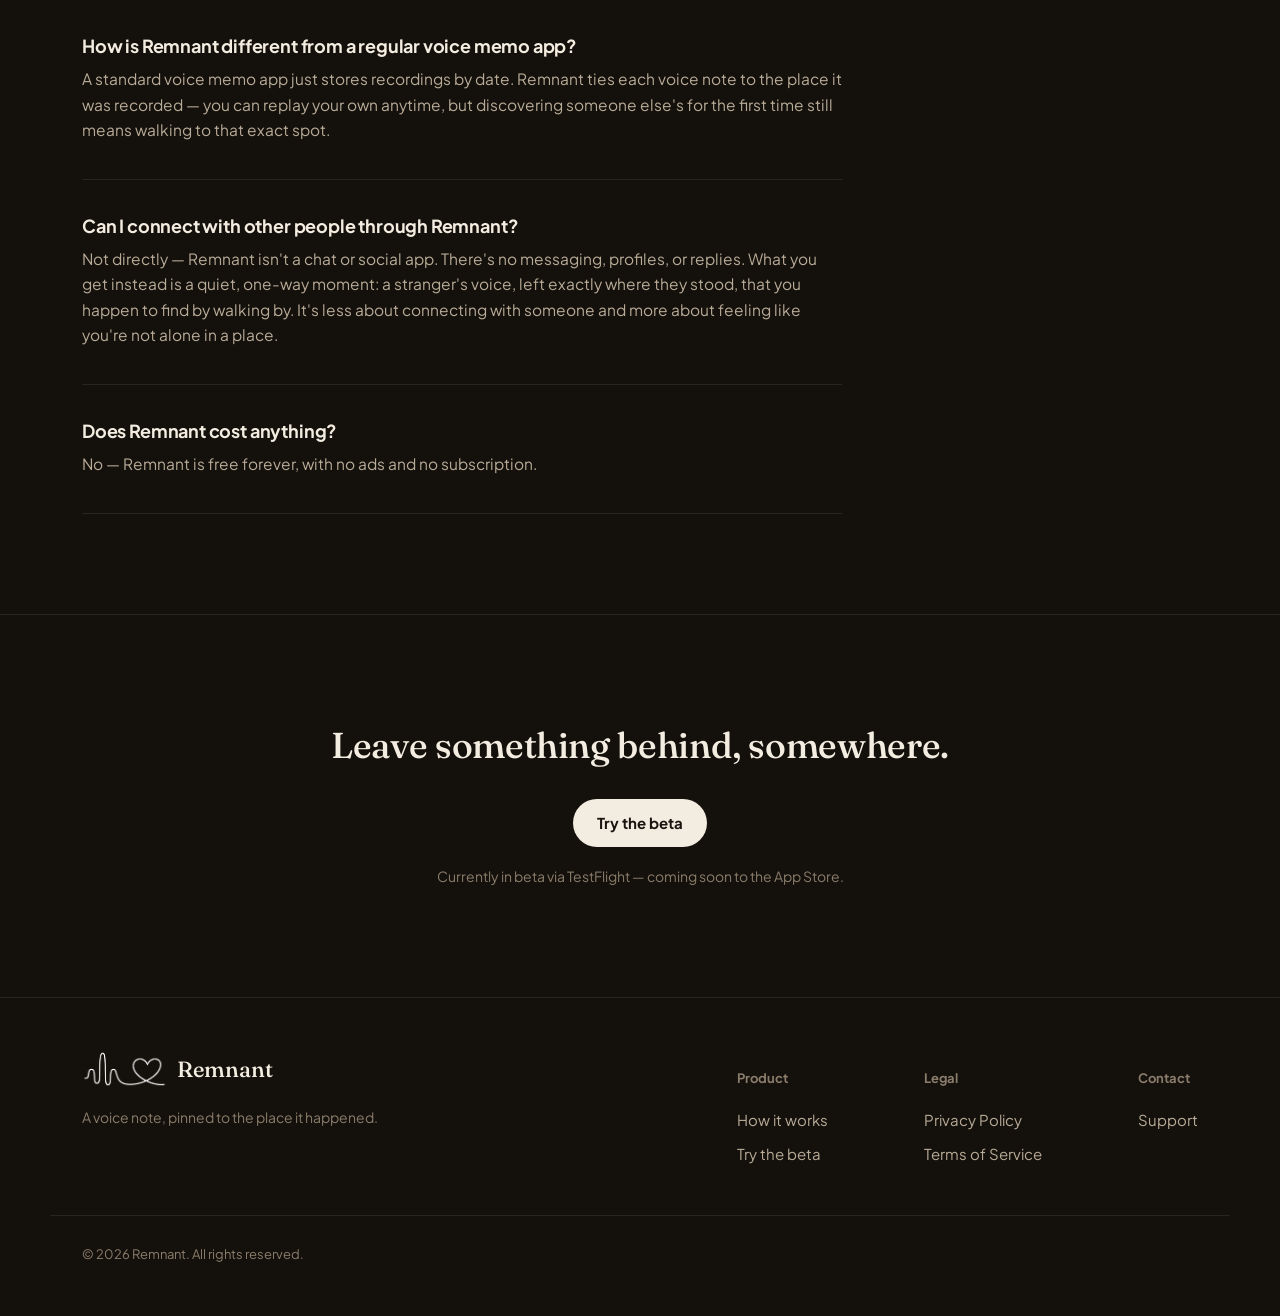
==== commit d5d76da3: "Rename homepage FAQ heading, increase spacing between items Co-Authored-By: Claude Sonnet 5 <noreply" ====
--- a/index.html
+++ b/index.html
@@ -171,7 +171,7 @@
 
 <section class="faq" id="faq">
   <div class="wrap">
-    <h2>Questions</h2>
+    <h2>FAQ</h2>
     <div class="faq-list">
       <div class="faq-item">
         <h3>Is Remnant a journaling app?</h3>
--- a/styles.css
+++ b/styles.css
@@ -267,7 +267,7 @@
   max-width: 760px;
 }
 .faq-item {
-  padding: 26px 0;
+  padding: 36px 0;
   border-top: 1px solid var(--line);
 }
 .faq-item:last-child { border-bottom: 1px solid var(--line); }
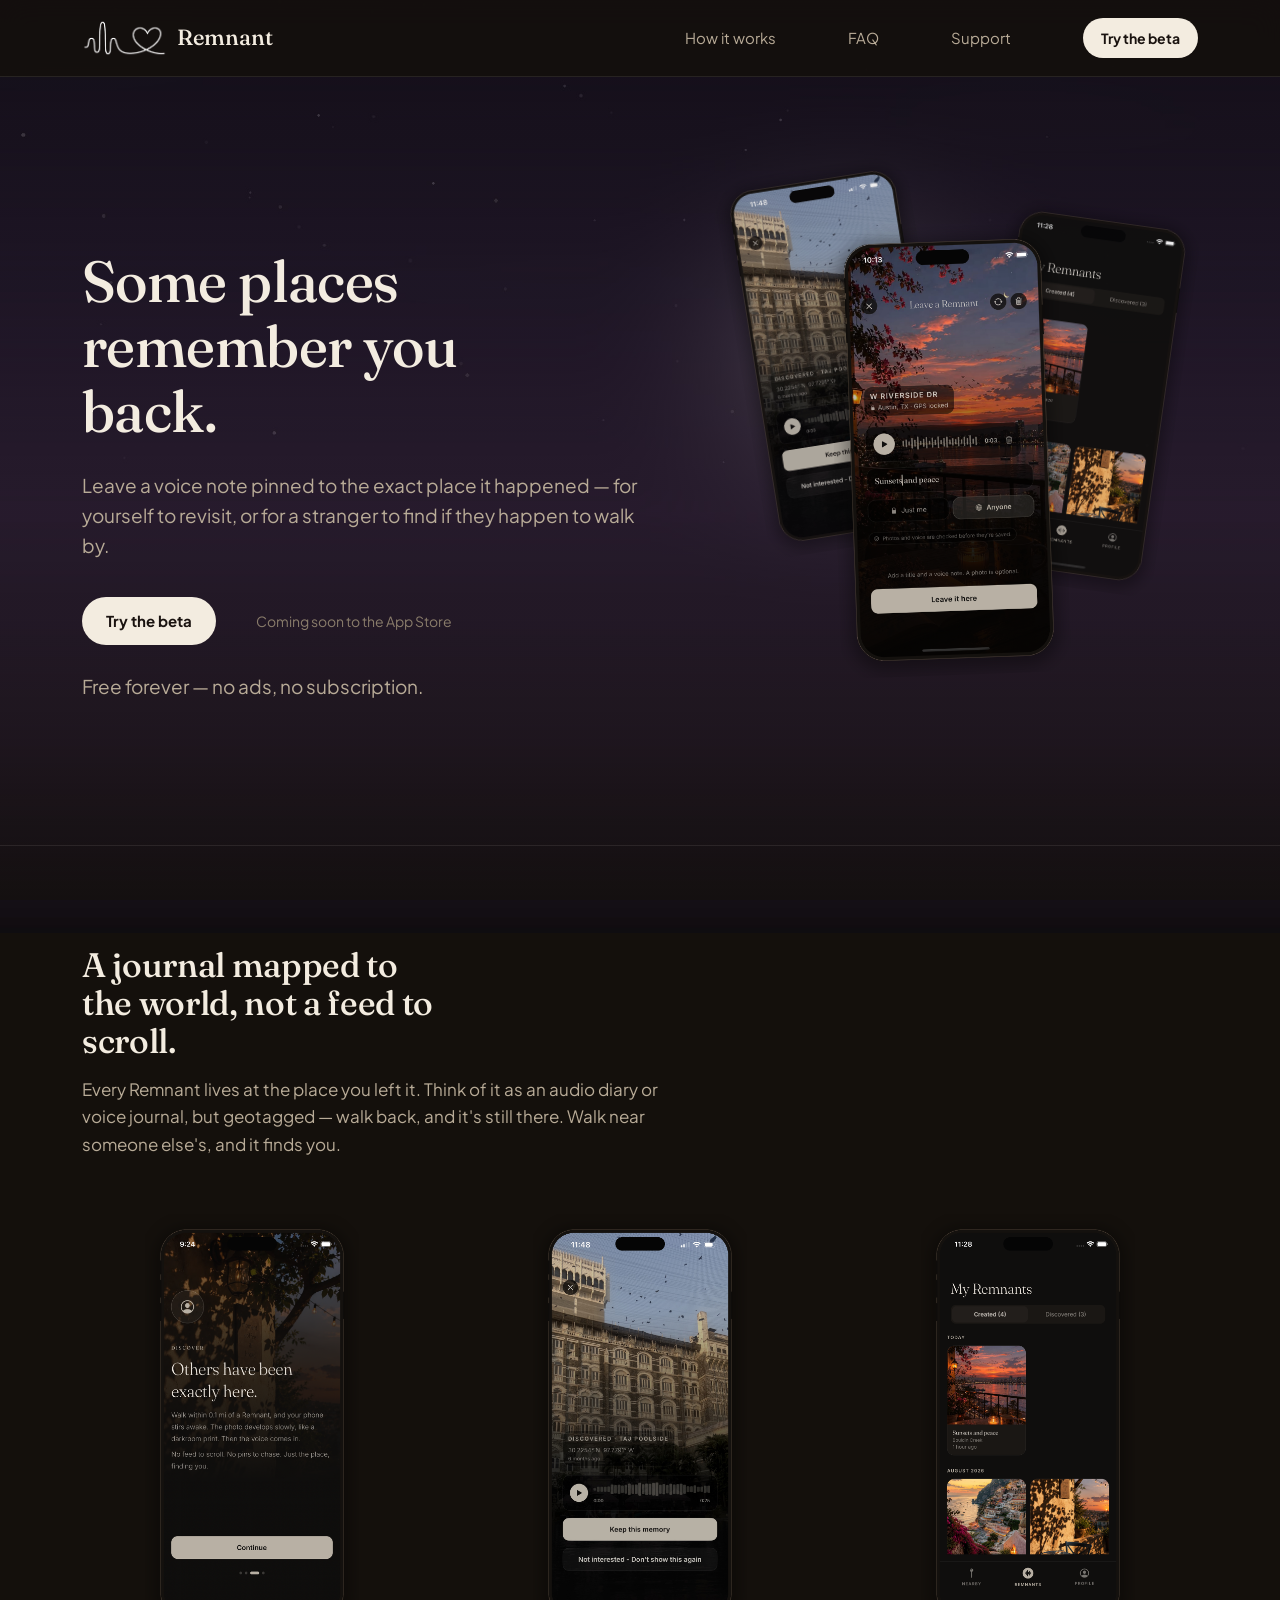
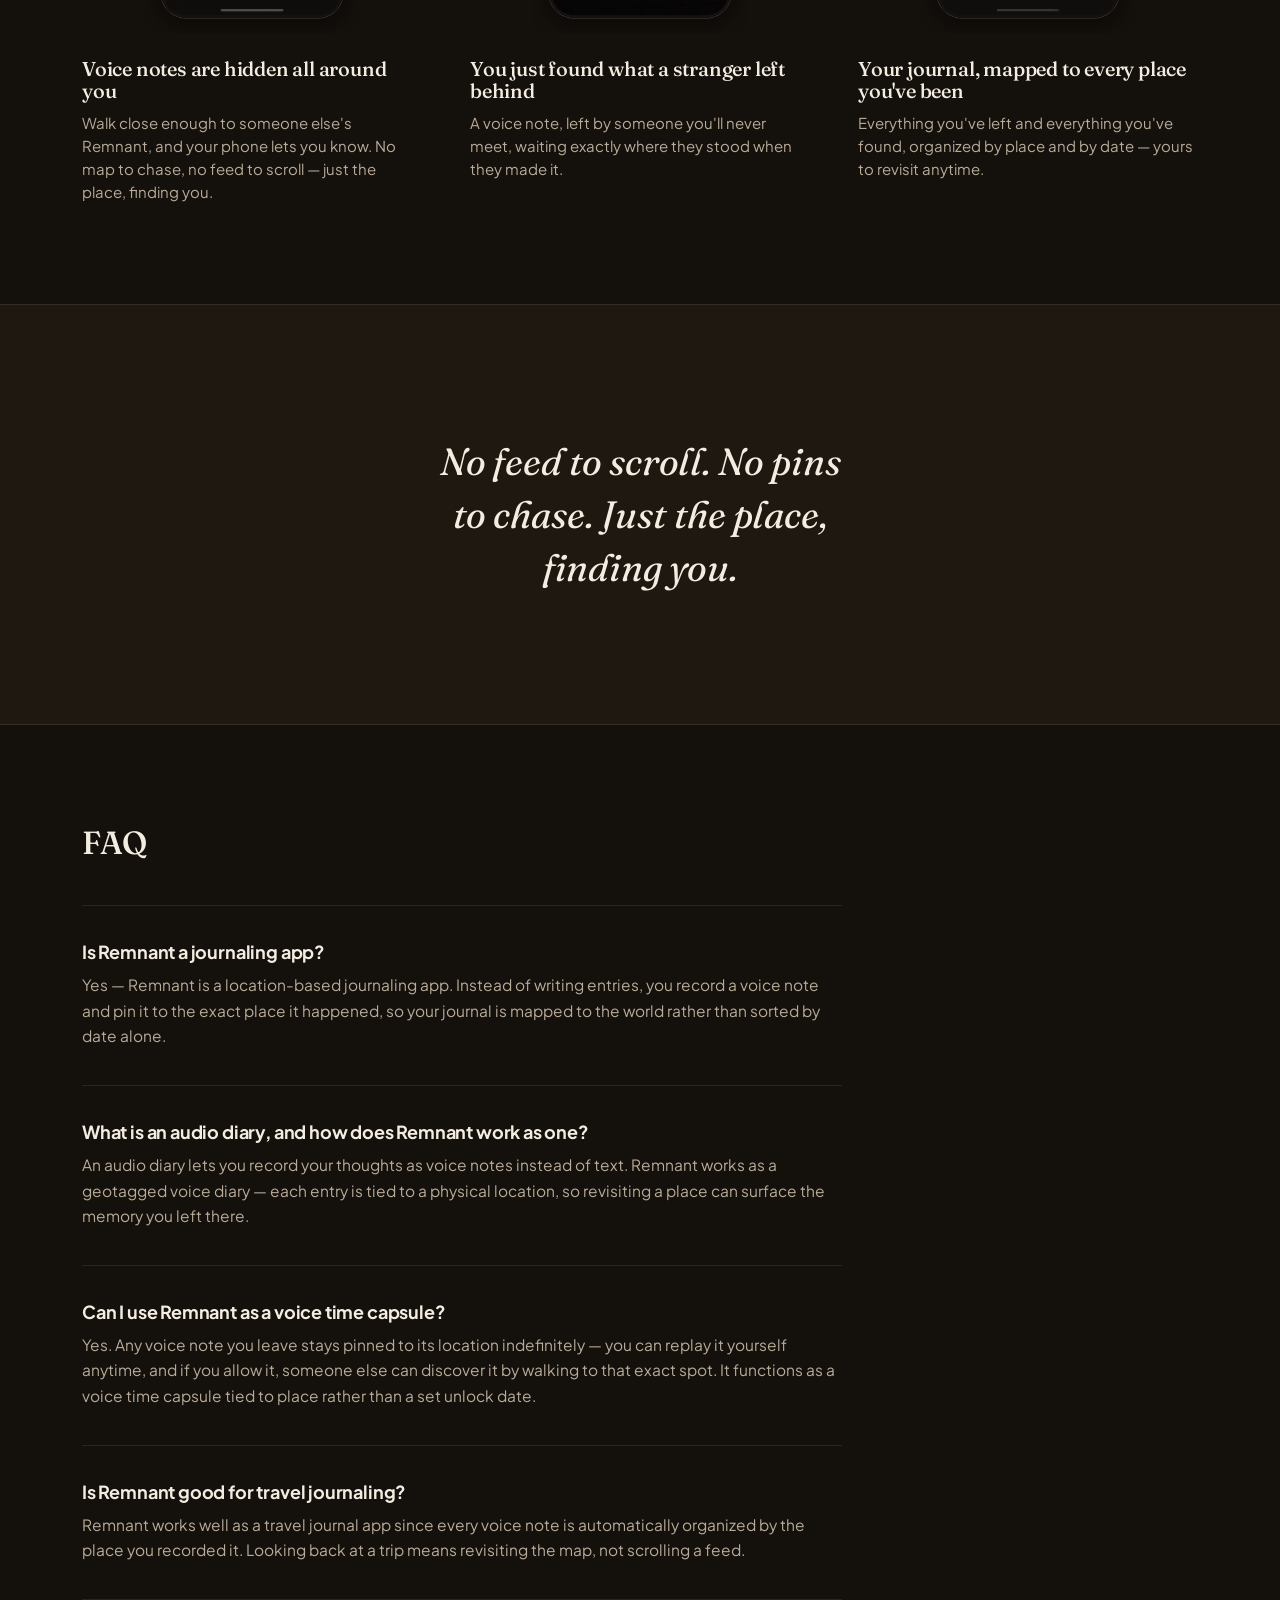
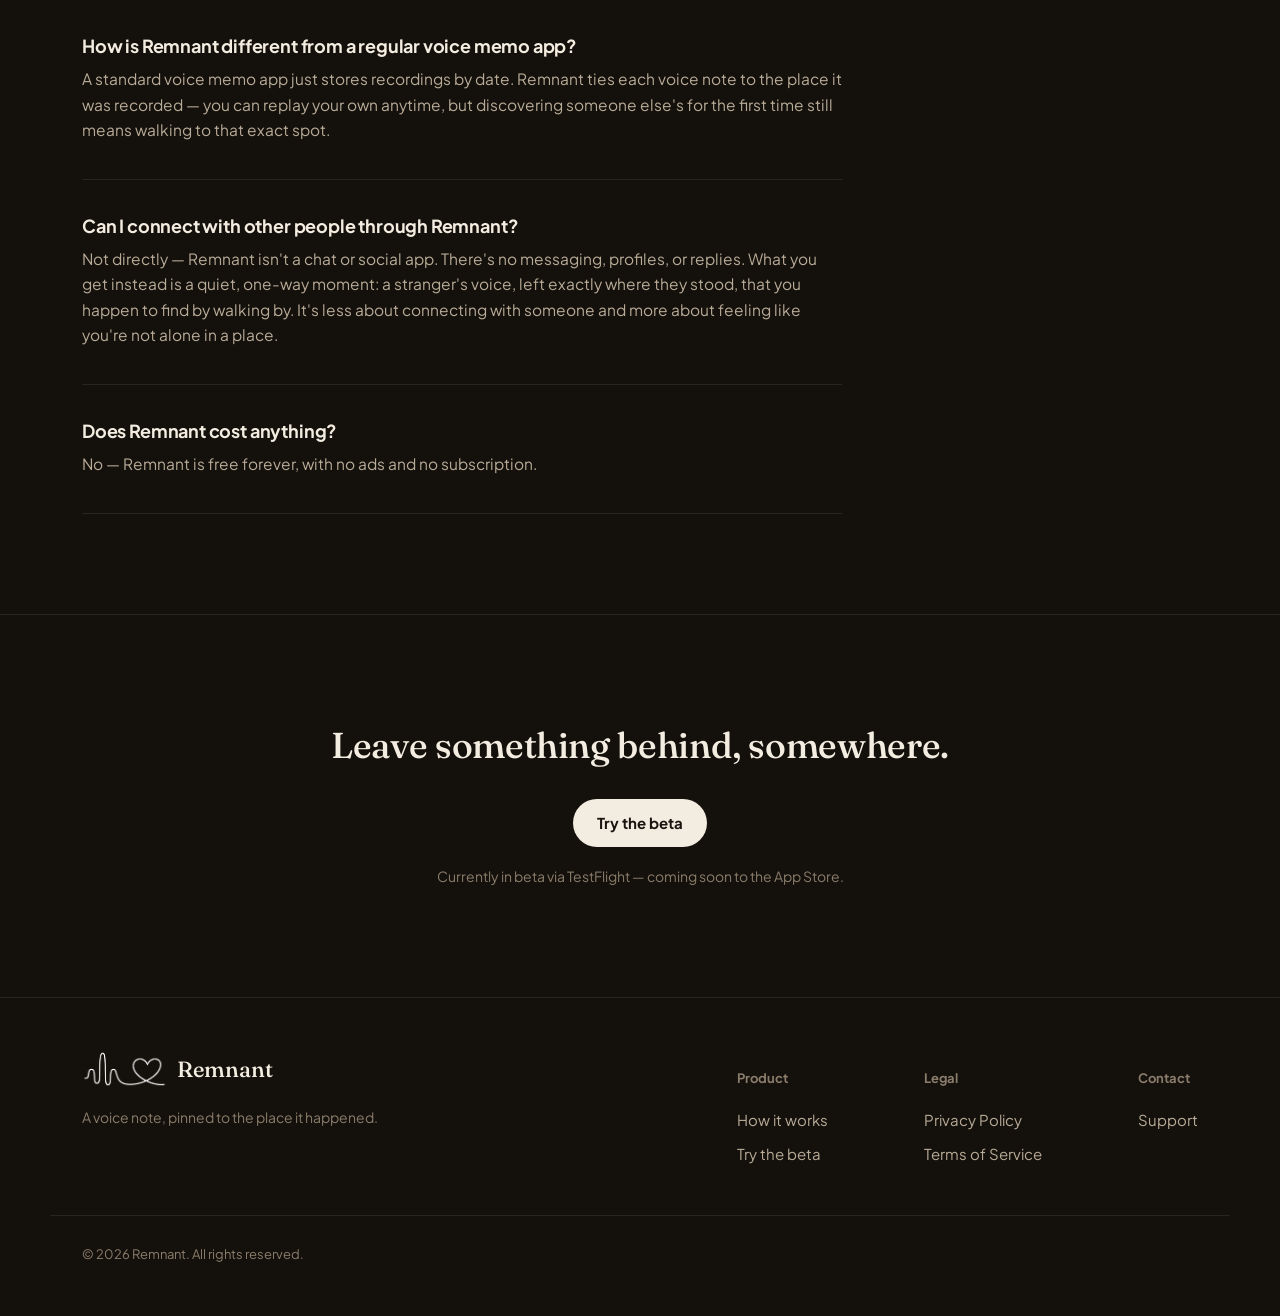
==== commit 0332fc59: "Add FAQ nav link between How it works and Support, site-wide Co-Authored-By: Claude Sonnet 5 <norepl" ====
--- a/index.html
+++ b/index.html
@@ -114,6 +114,7 @@
     <a href="/" class="nav-logo"><img src="/assets/logo.png" alt="" class="logo-mark">Remnant</a>
     <div class="nav-links">
       <a href="#how">How it works</a>
+      <a href="#faq">FAQ</a>
       <a href="/support">Support</a>
       <a href="#" class="btn btn-primary btn-sm" id="beta-link-1">Try the beta</a>
     </div>
